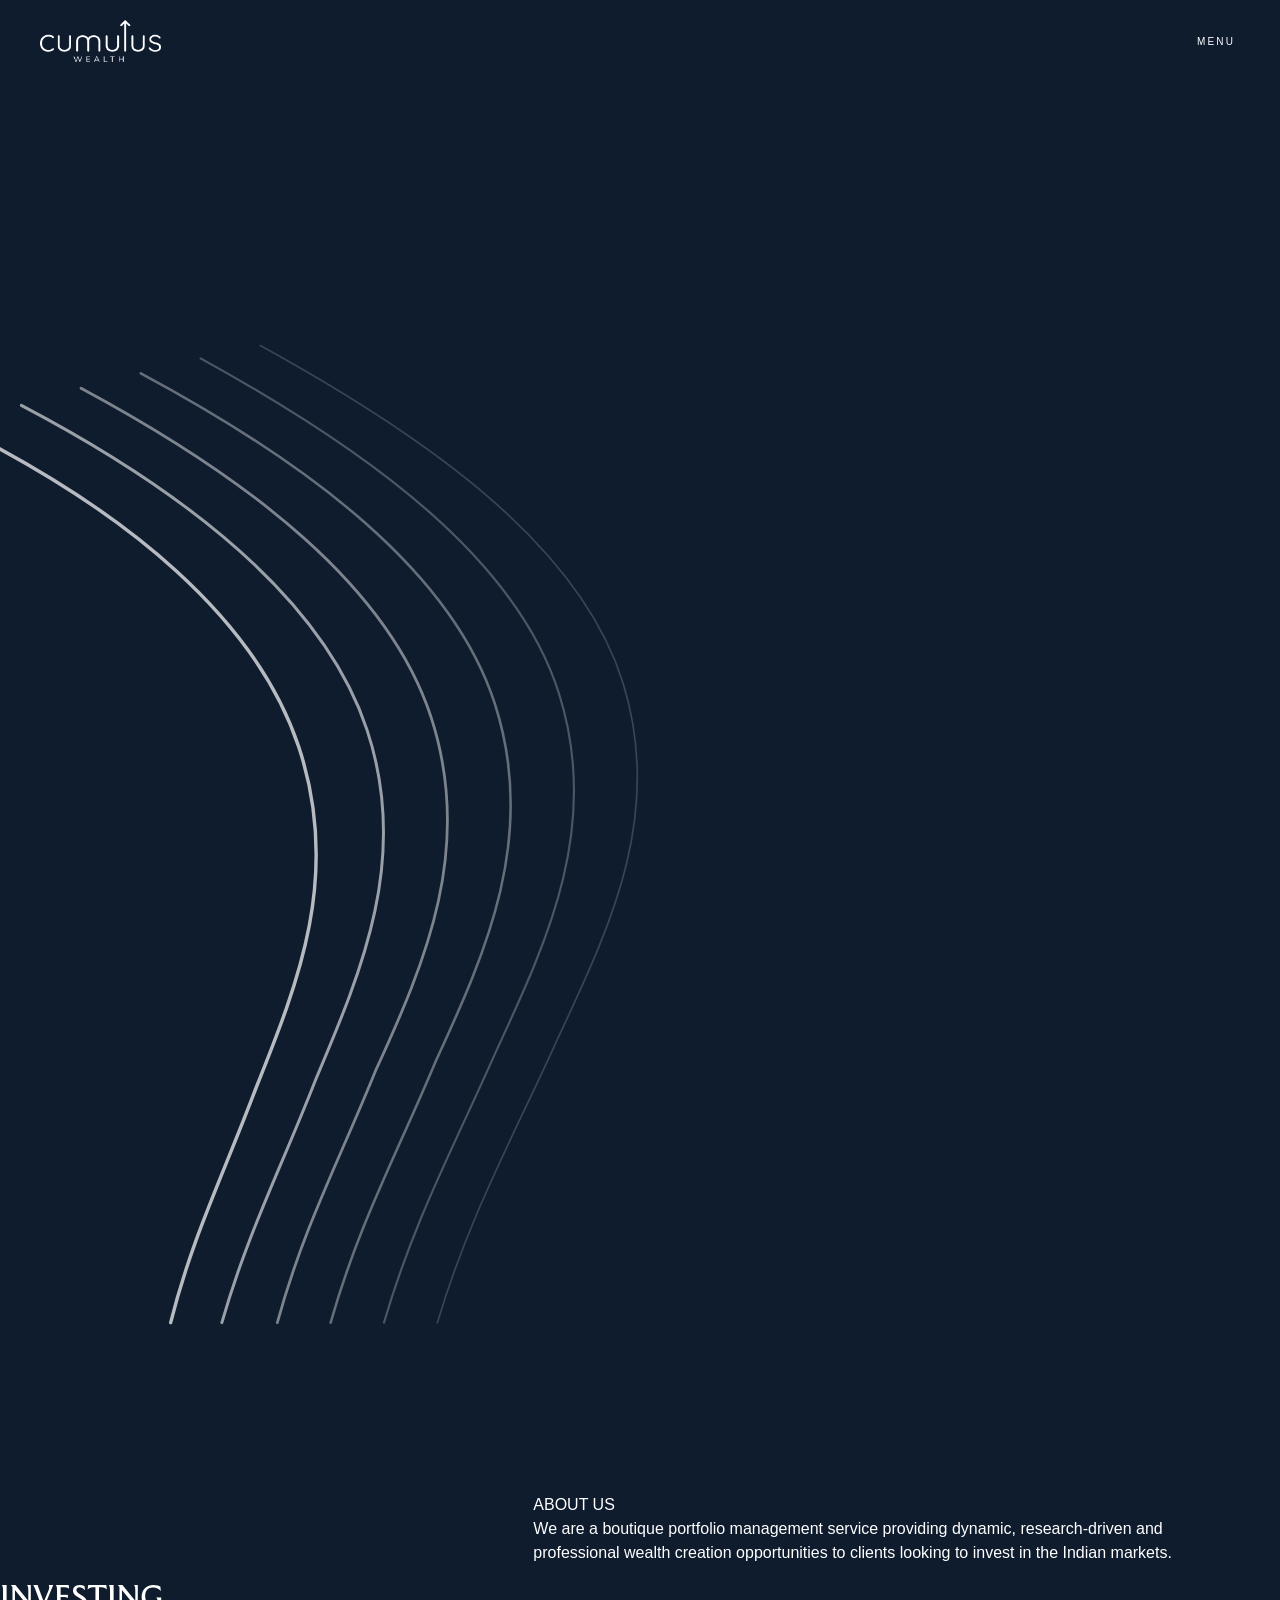
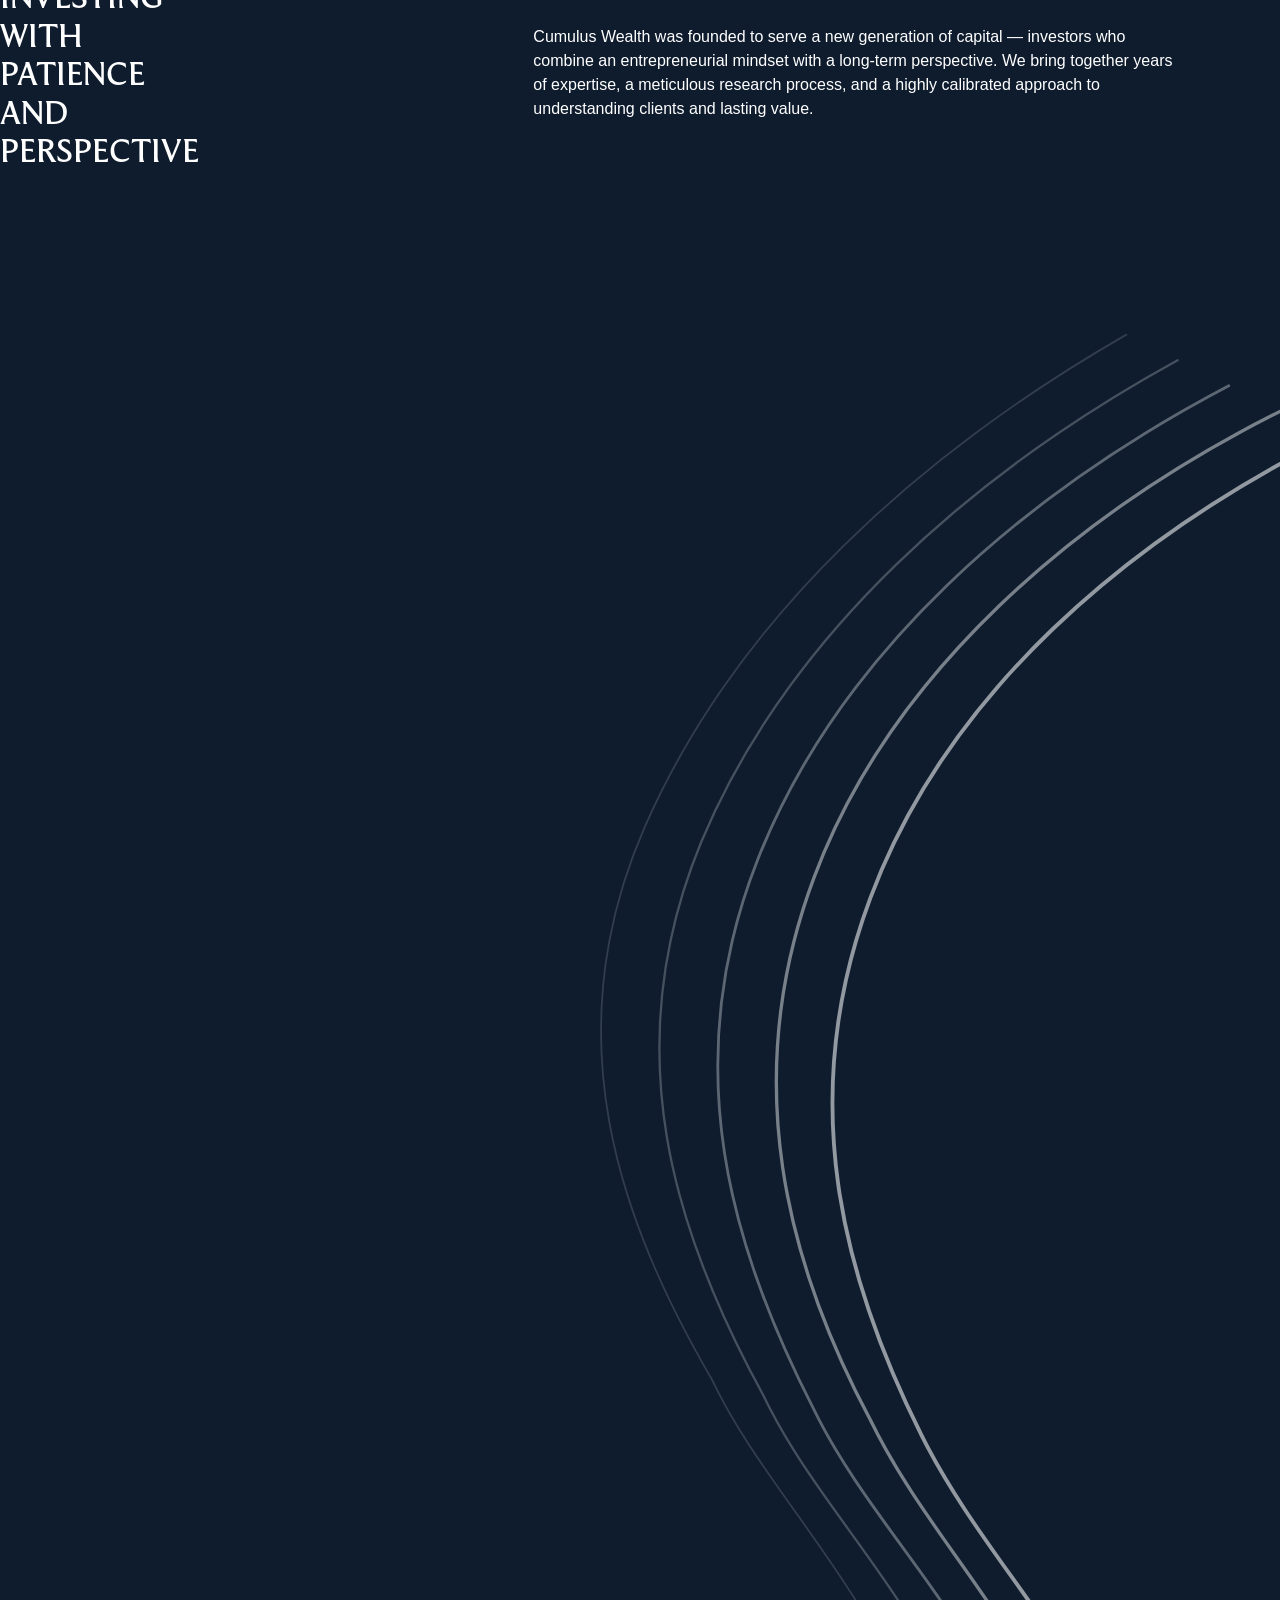
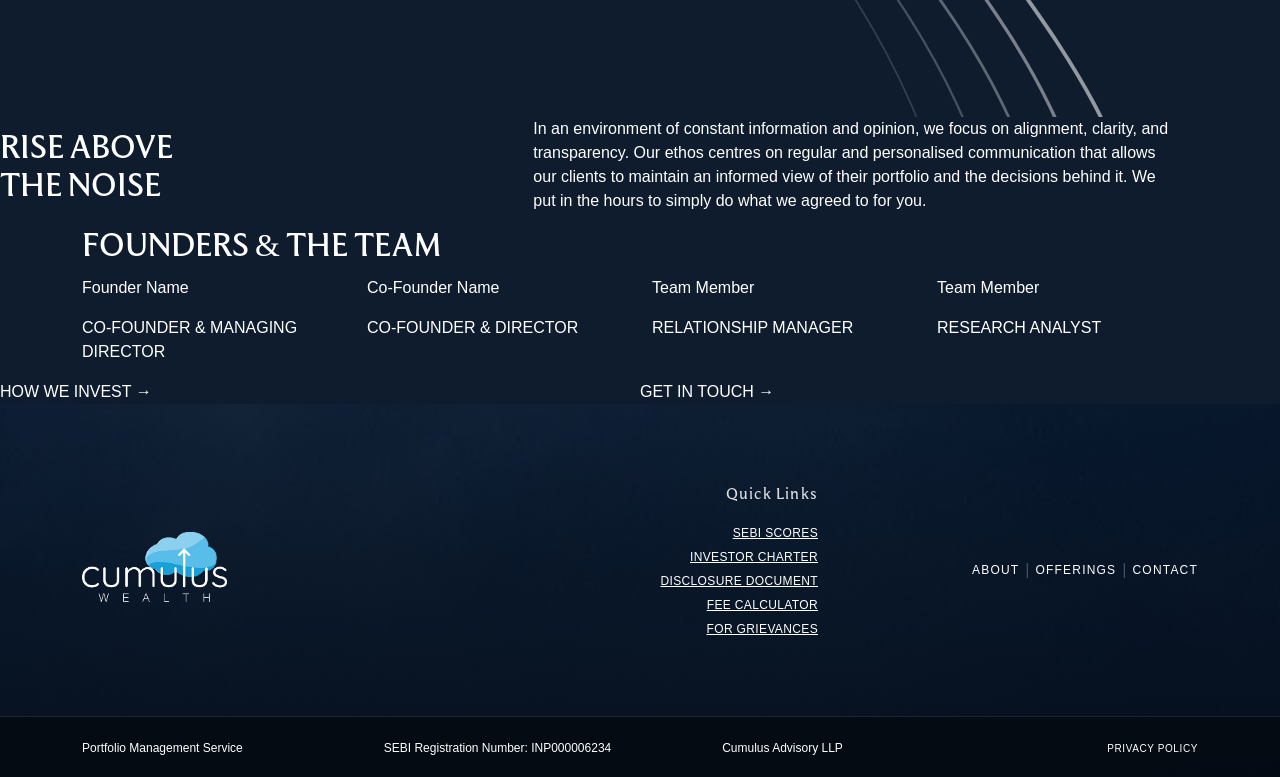
==== about.html @ cabf4b0b "new files added" ====
<!DOCTYPE html>
<html lang="en">
<head>
  <meta charset="UTF-8" />
  <meta name="viewport" content="width=device-width, initial-scale=1.0" />
  <title>About — Cumulus Wealth</title>
  <link rel="preconnect" href="https://fonts.googleapis.com" />
  <link rel="preconnect" href="https://fonts.gstatic.com" crossorigin />
  <link href="https://cdn.jsdelivr.net/npm/bootstrap@5.3.3/dist/css/bootstrap.min.css" rel="stylesheet" />
  <link rel="stylesheet" href="styles.css" />
  <link rel="stylesheet" href="about.css" />
</head>
<body class="page-about">

  <!-- ✦ HEADER — edit once in components/header.html ✦ -->
  <div data-include="components/header.html"></div>

  <!-- ══════════════════════════════════════════════════════════
       SECTION 1 — HERO / ABOUT US
  ══════════════════════════════════════════════════════════════ -->
  <section class="ab-hero">
    <!-- Replace with: <img class="ab-hero__bg-img" src="images/Bg/Bg_About.jpg" alt="" /> -->
    <div class="ab-hero__bg"></div>

    <div class="ab-hero__waves" aria-hidden="true">
      <svg class="ab-waves-svg" viewBox="0 0 600 700" preserveAspectRatio="xMinYMid meet" xmlns="http://www.w3.org/2000/svg">
        <g fill="none" stroke="white" stroke-linecap="round">
          <path stroke-width="1.6" opacity="0.70" d="M-20 200 C60 240, 120 290, 140 350 C160 410, 140 460, 120 510 C105 550, 90 580, 80 620"/>
          <path stroke-width="1.4" opacity="0.58" d="M10 190 C90 232, 152 282, 172 342 C192 402, 170 454, 148 506 C132 547, 116 578, 104 620"/>
          <path stroke-width="1.3" opacity="0.46" d="M38 182 C118 225, 182 275, 202 336 C222 397, 200 450, 176 502 C159 544, 142 576, 130 620"/>
          <path stroke-width="1.2" opacity="0.36" d="M66 175 C146 218, 212 268, 232 330 C252 392, 228 446, 204 498 C186 541, 168 574, 155 620"/>
          <path stroke-width="1.0" opacity="0.26" d="M94 168 C174 212, 242 262, 262 325 C282 388, 256 442, 232 494 C213 537, 194 572, 180 620"/>
          <path stroke-width="0.8" opacity="0.18" d="M122 162 C202 206, 272 256, 292 320 C312 384, 284 438, 260 490 C240 534, 220 570, 205 620"/>
        </g>
      </svg>
    </div>

    <div class="container-fluid px-0">
      <div class="row g-0 ab-hero__row">
        <div class="col-md-5 col-12 ab-hero__left"></div>
        <div class="col-md-6 col-12 ab-hero__right ab-reveal">
          <span class="ab-label">ABOUT US</span>
          <p class="ab-hero__intro">
            We are a boutique portfolio management service providing dynamic, research-driven and professional wealth creation opportunities to clients looking to invest in the Indian markets.
          </p>
        </div>
      </div>
    </div>
  </section>

  <!-- ══════════════════════════════════════════════════════════
       SECTION 2 — INVESTING WITH PATIENCE AND PERSPECTIVE
  ══════════════════════════════════════════════════════════════ -->
  <section class="ab-patience">
    <!-- Replace with: <img class="ab-patience__bg-img" src="images/Bg/Bg_About_2.jpg" alt="" /> -->
    <div class="ab-patience__bg"></div>
    <div class="container-fluid px-0">
      <div class="row g-0 align-items-center ab-patience__row">
        <div class="col-md-5 col-12 ab-patience__left ab-reveal">
          <h2 class="ab-big-heading">
            INVESTING<br />WITH<br />PATIENCE<br />AND<br />PERSPECTIVE
          </h2>
        </div>
        <div class="col-md-6 col-12 ab-patience__right ab-reveal ab-reveal--d1">
          <p class="ab-body-text">
            Cumulus Wealth was founded to serve a new generation of capital — investors who combine an entrepreneurial mindset with a long-term perspective. We bring together years of expertise, a meticulous research process, and a highly calibrated approach to understanding clients and lasting value.
          </p>
        </div>
      </div>
    </div>
  </section>

  <!-- ══════════════════════════════════════════════════════════
       SECTION 3 — RISE ABOVE THE NOISE
  ══════════════════════════════════════════════════════════════ -->
  <section class="ab-noise">
    <!-- Replace with: <img class="ab-noise__bg-img" src="images/Bg/Bg_About_3.jpg" alt="" /> -->
    <div class="ab-noise__bg"></div>
    <div class="ab-noise__waves" aria-hidden="true">
      <svg class="ab-noise-svg" viewBox="0 0 500 600" preserveAspectRatio="xMaxYMid meet" xmlns="http://www.w3.org/2000/svg">
        <g fill="none" stroke="white" stroke-linecap="round">
          <path stroke-width="1.5" opacity="0.55" d="M520 100 C440 140, 370 200, 340 280 C310 360, 330 430, 360 490 C380 530, 410 560, 430 600"/>
          <path stroke-width="1.3" opacity="0.44" d="M500 90 C420 130, 348 192, 318 272 C288 352, 308 424, 340 484 C360 525, 392 556, 412 600"/>
          <path stroke-width="1.1" opacity="0.33" d="M480 80 C400 122, 328 184, 296 265 C264 346, 286 418, 318 480 C338 521, 372 552, 394 600"/>
          <path stroke-width="0.9" opacity="0.23" d="M460 70 C380 114, 308 177, 274 258 C240 340, 264 412, 298 474 C318 516, 353 547, 376 600"/>
          <path stroke-width="0.7" opacity="0.15" d="M440 60 C360 106, 288 170, 252 252 C216 334, 242 406, 278 468 C298 510, 334 542, 358 600"/>
        </g>
      </svg>
    </div>
    <div class="container-fluid px-0">
      <div class="row g-0 align-items-center ab-noise__row">
        <div class="col-md-5 col-12 ab-noise__left ab-reveal">
          <h2 class="ab-big-heading">
            RISE ABOVE<br />THE NOISE
          </h2>
        </div>
        <div class="col-md-6 col-12 ab-noise__right ab-reveal ab-reveal--d1">
          <p class="ab-body-text">
            In an environment of constant information and opinion, we focus on alignment, clarity, and transparency. Our ethos centres on regular and personalised communication that allows our clients to maintain an informed view of their portfolio and the decisions behind it. We put in the hours to simply do what we agreed to for you.
          </p>
        </div>
      </div>
    </div>
  </section>

  <!-- ══════════════════════════════════════════════════════════
       SECTION 4 — FOUNDERS & THE TEAM
  ══════════════════════════════════════════════════════════════ -->
  <section class="ab-team" id="founders">
    <!-- Replace with: <img class="ab-team__bg-img" src="images/Bg/Bg_About_4.jpg" alt="" /> -->
    <div class="ab-team__bg"></div>
    <div class="container">
      <h2 class="ab-team__heading ab-reveal">FOUNDERS &amp; THE TEAM</h2>
      <div class="row g-4 ab-team__grid">

        <div class="col-md-3 col-sm-6 col-6 ab-reveal">
          <div class="ab-member">
            <div class="ab-member__photo">
              <!-- Replace: <img src="images/team/founder-1.jpg" alt="Founder Name" /> -->
              <div class="ab-member__photo-placeholder"></div>
            </div>
            <div class="ab-member__info">
              <p class="ab-member__name">Founder Name</p>
              <p class="ab-member__title">CO-FOUNDER &amp; MANAGING DIRECTOR</p>
            </div>
          </div>
        </div>

        <div class="col-md-3 col-sm-6 col-6 ab-reveal ab-reveal--d1">
          <div class="ab-member">
            <div class="ab-member__photo">
              <!-- Replace: <img src="images/team/founder-2.jpg" alt="Co-Founder Name" /> -->
              <div class="ab-member__photo-placeholder"></div>
            </div>
            <div class="ab-member__info">
              <p class="ab-member__name">Co-Founder Name</p>
              <p class="ab-member__title">CO-FOUNDER &amp; DIRECTOR</p>
            </div>
          </div>
        </div>

        <div class="col-md-3 col-sm-6 col-6 ab-reveal ab-reveal--d2">
          <div class="ab-member">
            <div class="ab-member__photo">
              <!-- Replace: <img src="images/team/member-3.jpg" alt="Team Member" /> -->
              <div class="ab-member__photo-placeholder"></div>
            </div>
            <div class="ab-member__info">
              <p class="ab-member__name">Team Member</p>
              <p class="ab-member__title">RELATIONSHIP MANAGER</p>
            </div>
          </div>
        </div>

        <div class="col-md-3 col-sm-6 col-6 ab-reveal ab-reveal--d3">
          <div class="ab-member">
            <div class="ab-member__photo">
              <!-- Replace: <img src="images/team/member-4.jpg" alt="Team Member" /> -->
              <div class="ab-member__photo-placeholder"></div>
            </div>
            <div class="ab-member__info">
              <p class="ab-member__name">Team Member</p>
              <p class="ab-member__title">RESEARCH ANALYST</p>
            </div>
          </div>
        </div>

      </div>
    </div>
  </section>

  <!-- ══════════════════════════════════════════════════════════
       SECTION 5 — BOTTOM CTA STRIP
  ══════════════════════════════════════════════════════════════ -->
  <section class="ab-cta-strip">
    <!-- Replace with: <img class="ab-cta-strip__bg-img" src="images/Bg/Bg_About_CTA.jpg" alt="" /> -->
    <div class="ab-cta-strip__bg"></div>
    <div class="container-fluid px-0">
      <div class="row g-0">
        <div class="col-md-6 col-12">
          <a href="offerings.html" class="ab-cta-block ab-cta-block--left">
            <span class="ab-cta-block__label">HOW WE INVEST</span>
            <span class="ab-cta-block__arrow">→</span>
          </a>
        </div>
        <div class="col-md-6 col-12">
          <a href="contact.html" class="ab-cta-block ab-cta-block--right">
            <span class="ab-cta-block__label">GET IN TOUCH</span>
            <span class="ab-cta-block__arrow">→</span>
          </a>
        </div>
      </div>
    </div>
  </section>

  <!-- ✦ FOOTER — edit once in components/footer.html ✦ -->
  <div data-include="components/footer.html"></div>

  <script src="https://cdn.jsdelivr.net/npm/bootstrap@5.3.3/dist/js/bootstrap.bundle.min.js"></script>
  <script src="components/includes.js"></script>
  <script src="script.js"></script>
</body>
</html>
---- styles.css ----
/* ═══════════════════════════════════════════════════════
   CUMULUS WEALTH — styles.css
   Fonts: Cormorant Garamond + Jost
═══════════════════════════════════════════════════════ */

@font-face {
  font-family: 'Moulin Regular';
  src: url('./Fonts/Moulin_Family/Moulin-Regular-Trial.otf') format('opentype');
  font-weight: 400;
  font-style: normal;
  font-display: swap;
}

/* ===== QUICKSAND LOCAL ===== */

@font-face {
  font-family: 'Quicksand';
  src: url('./fonts/Quicksand/Quicksand-Light.ttf') format('truetype');
  font-weight: 300;
  font-style: normal;
  font-display: swap;
}

@font-face {
  font-family: 'Quicksand';
  src: url('./fonts/Quicksand/Quicksand-Regular.ttf') format('truetype');
  font-weight: 400;
  font-style: normal;
  font-display: swap;
}

@font-face {
  font-family: 'Quicksand';
  src: url('./fonts/Quicksand/Quicksand-Medium.ttf') format('truetype');
  font-weight: 500;
  font-style: normal;
  font-display: swap;
}

@font-face {
  font-family: 'Quicksand';
  src: url('./fonts/Quicksand/Quicksand-SemiBold.ttf') format('truetype');
  font-weight: 600;
  font-style: normal;
  font-display: swap;
}

/* ─── TOKENS ─────────────────────────────────── */
:root {
  --navy:       #0e1c2e;
  --navy-mid:   #152234;
  --navy-foot:  #0c1828;
  --navy-bar:   #081220;
  --teal:       #2d6e82;
  --teal-light: #4fc3e8;
  --white:      #ffffff;
  --slate:      #8caabb;
  --slate-lt:   #b8cdd9;
  --sky:        #c8d9e8;

  --ff-display: 'Moulin Regular', serif;
  --ff-ui: 'Quicksand', sans-serif;

  --ease-out:   cubic-bezier(0.16, 1, 0.3, 1);
  --dur:        0.55s;
}

/* ─── RESET ──────────────────────────────────── */
*, *::before, *::after { box-sizing: border-box; margin: 0; padding: 0; }
html { scroll-behavior: smooth; }
body {
  font-family: var(--ff-ui);
  font-weight: 300;
  background: var(--navy);
  color: var(--white);
  overflow-x: hidden;
}
h1, h2, h3, h4, h5, h6 {
  font-family: 'Moulin Regular', serif;
}
a { text-decoration: none; color: inherit; }
ul { list-style: none; }
img { display: block; max-width: 100%; }

/* ═══════════════════════════════════════════════
   NAV
═══════════════════════════════════════════════ */
.c-nav {
  position: fixed;
  inset: 0 0 auto 0;
  z-index: 1000;
  display: flex;
  align-items: center;
  justify-content: space-between;
  padding: 20px 40px;
  transition: background 0.4s, padding 0.4s;
}

.c-nav.is-scrolled {
  background: rgba(14, 28, 46, 0.88);
  backdrop-filter: blur(14px);
  -webkit-backdrop-filter: blur(14px);
  padding: 14px 40px;
}

/* Logo */
.c-nav__logo { display: flex; align-items: center; z-index: 1100; }

.c-logo-wrap {
  display: flex;
  align-items: center;
  gap: 10px;
}

.c-logo-cloud-svg { width: 38px; flex-shrink: 0; }

.c-logo-labels {
  display: flex;
  flex-direction: column;
  line-height: 1;
}

.c-logo-name {
  font-family: var(--ff-display);
  font-size: 20px;
  font-weight: 400;
  letter-spacing: 0.06em;
  color: var(--white);
}

.c-logo-sub {
  font-family: var(--ff-ui);
  font-size: 7px;
  font-weight: 500;
  letter-spacing: 0.35em;
  color: var(--slate-lt);
  margin-top: 2px;
}

/* Swap to image logo: */
.c-nav__logo-img { height: 42px; width: auto; }

/* Menu button */
.c-nav__btn {
  background: none;
  border: none;
  cursor: pointer;
  padding: 4px 0;
  z-index: 1100;
  position: relative;
  width: 48px;
  height: 24px;
}

.c-nav__btn-label,
.c-nav__btn-close {
  position: absolute;
  top: 50%; left: 50%;
  transform: translate(-50%, -50%);
  font-family: var(--ff-ui);
  font-size: 10px;
  font-weight: 500;
  letter-spacing: 0.22em;
  color: var(--white);
  white-space: nowrap;
  transition: opacity 0.3s, transform 0.3s;
}

.c-nav__btn-close {
  opacity: 0;
  transform: translate(-50%, -50%) scale(0.7);
  font-size: 14px;
  letter-spacing: 0;
}

.c-nav.menu-open .c-nav__btn-label {
  opacity: 0;
  transform: translate(-50%, -50%) scale(0.7);
}
.c-nav.menu-open .c-nav__btn-close {
  opacity: 1;
  transform: translate(-50%, -50%) scale(1);
}

/* ═══════════════════════════════════════════════
   OVERLAY MENU
═══════════════════════════════════════════════ */
.c-overlay {
  position: fixed;
  inset: 0;
  z-index: 900;
  display: flex;
  pointer-events: none;
  visibility: hidden;
}

.c-overlay__left {
  width: 45%;
  background: #89A0C0;
  display: flex;
  align-items: center;
  padding: 0 80px;
  transform: translateX(-100%);
  transition: transform 0.6s var(--ease-out);
}

.c-overlay__right {
  width: 55%;
  background: url('images/skymenu-bg.png') center/cover no-repeat;
  position: relative;
  transform: translateX(100%);
  transition: transform 0.6s var(--ease-out) 0.04s;
  overflow: hidden;
}

.c-overlay.is-open {
  pointer-events: all;
  visibility: visible;
}
.c-overlay.is-open .c-overlay__left,
.c-overlay.is-open .c-overlay__right {
  transform: translateX(0);
}

/* Nav list */
.c-onav { width: 100%; }

.c-onav__item {
  display: flex;
  align-items: center;
  padding: 17px 0;
  border-bottom: 2px solid rgba(14, 28, 46, 0.14);
  cursor: pointer;
}
.c-onav__item:first-child { border-top: 1px solid rgba(14, 28, 46, 0.14); }

.c-onav__arrow {
  font-size: 14px;
  color: var(--navy);
  width: 0;
  overflow: hidden;
  opacity: 0;
  transition: width 0.3s var(--ease-out), opacity 0.25s;
  white-space: nowrap;
}

.c-onav__sub {
  position: absolute;
  left: 0;
  top: 100%;
  width: 100%;

  opacity: 0;
  pointer-events: none;
  transform: translateY(10px);

  transition: all 0.3s ease;
}

/* SHOW submenu */
.c-onav__item.is-active .c-onav__sub {
  opacity: 1;
  pointer-events: all;
  transform: translateY(0);
}

.c-onav__item.is-active .c-onav__arrow,
.c-onav__item:hover    .c-onav__arrow {
  width: 26px;
  opacity: 1;
}

.c-onav__link {
  font-family: var(--ff-display);
  font-size: 30px;
  font-weight: 300;
  letter-spacing: 0.04em;
  color: #FFFFFF;
  text-transform: uppercase;
  transition: letter-spacing 0.3s;
}
.c-onav__item:hover .c-onav__link { letter-spacing: 0.09em; color: var(--navy) }
/* .c-onav__item:hover .c-onav__sub,
.c-onav__sub:hover {
  opacity: 1;
  pointer-events: all;
  transform: translateY(0);
} */

/* Stagger on open */
.c-overlay.is-open .c-onav__item {
  animation: oNavIn 0.5s var(--ease-out) both;
}
.c-overlay.is-open .c-onav__item:nth-child(1) { animation-delay: 0.18s; }
.c-overlay.is-open .c-onav__item:nth-child(2) { animation-delay: 0.23s; }
.c-overlay.is-open .c-onav__item:nth-child(3) { animation-delay: 0.28s; }
.c-overlay.is-open .c-onav__item:nth-child(4) { animation-delay: 0.33s; }
.c-overlay.is-open .c-onav__item:nth-child(5) { animation-delay: 0.38s; }

@keyframes oNavIn {
  from { opacity: 0; transform: translateX(-20px); }
  to   { opacity: 1; transform: translateX(0); }
}

/* Submenu panels */
.c-sub {
  position: absolute;
  inset: 0;
  display: flex;
  flex-direction: column;
  justify-content: center;
  padding: 56px 52px;
  opacity: 0;
  pointer-events: none;
  transition: opacity 0.3s;
}
.c-sub.is-active {
  opacity: 1;
  pointer-events: all;
}

.c-sub__links { display: flex; flex-direction: column; margin-bottom: 28px; }

.c-sub__links a {
  font-family: var(--ff-ui);
  font-size: 18px;
  text-transform: uppercase;
  font-weight: 400;
  letter-spacing: 0.14em;
  text-transform: uppercase;
  color: #FFFFFF;
  padding: 13px 0;
  border-bottom: 1px solid rgba(14, 28, 46, 0.14);
  transition: letter-spacing 0.3s, padding-left 0.3s;
}
.c-sub__links a:first-child { border-top: 1px solid rgba(14, 28, 46, 0.14); }
.c-sub__links a:hover { letter-spacing: 0.2em; padding-left: 8px; }

.c-sub__img { flex: 1; overflow: hidden; max-height: 200px; }
.c-sub__img img { width: 100%; height: 100%; object-fit: cover; }

.c-sub__placeholder {
  width: 100%;
  height: 100%;
  min-height: 150px;
  background: linear-gradient(150deg, #7a9db5 0%, #5a88a2 50%, #3d6e8c 100%);
}

/* ═══════════════════════════════════════════════
   HERO
═══════════════════════════════════════════════ */
.c-hero {
  position: relative;
  width: 100%;
  height: 100vh;
  min-height: 600px;
  display: flex;
  align-items: center;
  justify-content: center;
  overflow: hidden;
}

/* Background */
.c-hero__bg {
  position: absolute;
  inset: 0;
  z-index: 0;
  /* When real image is used: background-image: url('images/hero-bg.jpg'); */
  background:
    radial-gradient(ellipse 80% 60% at 25% 35%, rgba(55,95,130,0.55) 0%, transparent 60%),
    radial-gradient(ellipse 60% 50% at 72% 25%, rgba(40,75,110,0.45) 0%, transparent 55%),
    radial-gradient(ellipse 70% 70% at 50% 65%, rgba(28,55,88,0.35) 0%, transparent 65%),
    linear-gradient(175deg, #1a2f46 0%, #243d56 25%, #1e3449 55%, #16293e 80%, #0e1c2e 100%);
  background-size: cover;
  background-position: center;
}

/* Real BG image — uncomment when you have the file */
/* .c-hero__bg { background-image: url('images/hero-bg.jpg'); background-size: cover; background-position: center center; } */

/* Waves SVG container */
.c-hero__waves {
  position: absolute;
  inset: 0;
  z-index: 1;
  pointer-events: none;
}

.c-waves-svg {
  width: 100%;
  height: 100%;
}

/* Wave path animations */
.wv { animation: wvDrift 16s ease-in-out infinite; }

.wv:nth-child(2) { animation-duration: 18s; animation-delay: -2s; }
.wv:nth-child(3) { animation-duration: 20s; animation-delay: -5s; }
.wv:nth-child(4) { animation-duration: 15s; animation-delay: -8s; }
.wv:nth-child(5) { animation-duration: 22s; animation-delay: -3s; }
.wv:nth-child(6) { animation-duration: 17s; animation-delay: -11s; }
.wv:nth-child(7) { animation-duration: 19s; animation-delay: -6s; }
.wv:nth-child(8) { animation-duration: 14s; animation-delay: -9s; }

@keyframes wvDrift {
  0%, 100% { transform: translate(0, 0); }
  30%       { transform: translate(-10px, 4px); }
  65%       { transform: translate(7px, -3px); }
}

/* Hero text */
.c-hero__body {
  position: relative;
  z-index: 2;
  text-align: center;
  color: var(--white);
  padding: 0 20px;
  animation: heroIn 1.2s var(--ease-out) 0.25s both;
}

@keyframes heroIn {
  from { opacity: 0; transform: translateY(36px); }
  to   { opacity: 1; transform: translateY(0); }
}

.c-hero__heading {
  font-family: var(--ff-display);
  font-weight: 400;

  font-size: 70px;
  line-height: 70px;

  letter-spacing: 0.02em;
  text-align: center;

  -webkit-font-smoothing: antialiased;
  -moz-osx-font-smoothing: grayscale;
}
.c-hero__heading em { font-style: italic; font-weight: 300; }

/* CTA Buttons */
.c-hero__ctas {
  display: flex;
  align-items: center;
  justify-content: center;
  gap: 14px;
  animation: heroIn 1.2s var(--ease-out) 0.5s both;
}

.c-btn {
  display: inline-flex;
  align-items: center;
  padding: 9px 24px;
  font-family: var(--ff-ui);
  font-size: 10px;
  font-weight: 500;
  letter-spacing: 0.18em;
  border: 1px solid transparent;
  cursor: pointer;
  transition: all 0.35s;
}

.c-btn--outlined {
  color: var(--white);
  border-color: var(--teal);
  background: transparent;
}
.c-btn--outlined:hover {
  background: var(--teal);
  color: var(--white);
}

.c-btn--filled {
  color: var(--white);
  background: var(--navy);
  border-color: var(--navy);
}
.c-btn--filled:hover {
  background: transparent;
  border-color: var(--white);
}

/* ═══════════════════════════════════════════════
   FOOTER — CLEAN FINAL (ALIGNED TO FIGMA)
═══════════════════════════════════════════════ */

.c-footer {
  position: relative;
  background: url('images/sky-bg.png') center/cover no-repeat;
}

/* Overlay */
.c-footer::before {
  content: "";
  position: absolute;
  inset: 0;
  background: linear-gradient(
    180deg,
    rgba(10, 25, 45, 0.75) 0%,
    rgba(5, 15, 28, 0.95) 100%
  );
}

.c-footer > * {
  position: relative;
  z-index: 1;
}

/* ── Main body ── */
.c-footer__body {
  padding: 80px 60px 60px;
  border-bottom: 1px solid rgba(255,255,255,0.08);
}

/* Layout (FIXED) */
.c-footer__inner {
  max-width: 1200px;
  margin: 0 auto;
  position: relative;

  display: flex;
  align-items: center;
  justify-content: space-between;
}

/* ── Logo ── */
.c-footer__col--logo {
  display: flex;
  align-items: center;
}

.c-footer__logo-img {
  height: 75px;
  width: auto;
}

/* ── Quick Links (CENTERED LIKE FIGMA) ── */
.c-footer__col--links {
  position: absolute;
  left: 50%;
  transform: translateX(-50%);
  text-align: right;
}

.c-footer__ql-heading {
  font-family: var(--ff-display);
  font-size: 15px;
  font-weight: 500;
  letter-spacing: 0.08em;
  color: rgba(255,255,255,0.85);
  margin-bottom: 14px;
}

.c-footer__ql {
  display: flex;
  flex-direction: column;
  align-items: flex-end;
  padding-left: 0;
}

.c-footer__ql a {
  font-family: var(--ff-ui);
  font-size: 12px;
  text-transform: uppercase;
  text-decoration: underline;
  font-weight: 400;
  letter-spacing: 0.03em;
  color: #ffffff;
  padding: 4px 0;
  transition: all 0.25s ease;
}

.c-footer__ql a:hover {
  transform: translateX(4px);
}

/* ── Right nav ── */
.c-footer__col--nav {
  display: flex;
  align-items: center;
}

.c-footer__nav {
  display: flex;
  align-items: center;
  gap: 6px;
  justify-content: flex-end;
}
.c-footer__bar span {
  font-size: 12px;
}

.c-footer__nav a {
  font-family: var(--ff-ui);
  font-size: 12px;
  letter-spacing: 0.10em;
  color: #ffffff;
}

.c-footer__pipe {
  color: rgba(200,220,235,0.3);
}

/* ── Bottom bar ── */
.c-footer__bar {
  background: rgba(5, 10, 18, 0.9);
  padding: 18px 60px;
}

.c-footer__bar-inner {
  max-width: 1200px;
  margin: 0 auto;

  display: flex;
  justify-content: space-between;
  align-items: center;
  flex-wrap: wrap;
}

.c-footer__bar-inner span,
.c-footer__bar-link {
  font-family: var(--ff-ui);
  font-size: 10px;
  font-weight: 300;
  letter-spacing: 0.06em;
  color: #ffffff;
  text-transform: uppercase;
}

.c-footer__bar-link:hover {
  color: rgba(180,205,225,0.75);
}

/* ═══════════════════════════════════════════════
   MOBILE
═══════════════════════════════════════════════ */

@media (max-width: 768px) {

  .c-footer__body {
    padding: 60px 24px;
  }
  .c-footer__logo-img {
    width: 100%;
  }

  .c-footer__bar {
    padding: 16px 24px;
  }

  .c-footer__inner {
    flex-direction: column;
    align-items: flex-start;
    gap: 30px;
  }

  /* remove absolute centering on mobile */
  .c-footer__col--links {
    position: static;
    transform: none;
    text-align: left;
  }

  .c-footer__ql {
    align-items: flex-start;
  }

  .c-footer__nav {
    flex-wrap: wrap;
  }
}

@media (max-width: 600px) {
  .c-footer__bar-inner {
    flex-direction: column;
    align-items: flex-start;
    gap: 6px;
  }
}
/* ═══════════════════════════════════════════════
   GLOBAL RESPONSIVE
═══════════════════════════════════════════════ */
@media (max-width: 768px) {
  .c-nav { padding: 18px 20px; }
  .c-nav.is-scrolled { padding: 12px 20px; }

  .c-overlay__left  { width: 100%; }
  .c-overlay__right { display: none; }

  .c-hero__heading { font-size: clamp(28px, 9vw, 52px); }
  .c-hero__ctas    { flex-direction: column; align-items: center; }
}

@media (max-width: 480px) {
  .c-onav__link    { font-size: 26px; }
  .c-overlay__left { padding: 0 36px; }
}

/* ═══════════════════════════════════════════════════════════════
   HERO
═══════════════════════════════════════════════════════════════ */
.hero {
  position: relative;
  height: 100vh;
  min-height: 600px;
  display: flex;
  align-items: center;
  justify-content: center;
  overflow: hidden;
}

.hero__bg-placeholder {
  position: absolute;
  inset: 0;
  background: linear-gradient(
    170deg,
    #1c2e44 0%,
    #243a52 20%,
    #2d4a64 45%,
    #1e3449 70%,
    #162535 100%
  );
  /* Replace with: background-image: url('assets/hero-bg.jpg'); background-size: cover; background-position: center; */
  z-index: 0;
}

/* Cloud texture overlay */
.hero__bg-placeholder::after {
  content: '';
  position: absolute;
  inset: 0;
  background:
    radial-gradient(ellipse 70% 50% at 30% 40%, rgba(80,110,140,0.4) 0%, transparent 60%),
    radial-gradient(ellipse 50% 40% at 70% 30%, rgba(60,90,120,0.35) 0%, transparent 55%),
    radial-gradient(ellipse 60% 60% at 50% 60%, rgba(40,70,100,0.3) 0%, transparent 65%);
}

.hero__waves {
  position: absolute;
  inset: 0;
  z-index: 1;
  pointer-events: none;
}

.waves-svg {
  width: 100%;
  height: 100%;
}

/* Animate waves */
.wave-group--1 .wave-path { animation: waveDrift 12s ease-in-out infinite; }
.wave-group--2 .wave-path { animation: waveDrift 16s ease-in-out infinite reverse; }
.wave-group--3 .wave-path { animation: waveDrift 20s ease-in-out infinite; }

.wave-group--1 .wave-path:nth-child(2) { animation-delay: -4s; }
.wave-group--1 .wave-path:nth-child(3) { animation-delay: -8s; }
.wave-group--2 .wave-path:nth-child(2) { animation-delay: -5s; }
.wave-group--2 .wave-path:nth-child(3) { animation-delay: -10s; }
.wave-group--3 .wave-path:nth-child(2) { animation-delay: -7s; }

@keyframes waveDrift {
  0%, 100% { transform: translateX(0) translateY(0); }
  33%       { transform: translateX(-18px) translateY(6px); }
  66%       { transform: translateX(12px) translateY(-4px); }
}

.hero__content {
  position: relative;
  z-index: 2;
  text-align: center;
  color: var(--white);
  padding: 0 20px;
  animation: heroFadeUp 1.2s var(--ease-out) 0.3s both;
}

@keyframes heroFadeUp {
  from { opacity: 0; transform: translateY(40px); }
  to   { opacity: 1; transform: translateY(0); }
}

.hero__heading {
  font-family: var(--ff-display);
  font-size: clamp(40px, 7vw, 78px);
  font-weight: 300;
  line-height: 1.1;
  letter-spacing: 0.01em;
  margin-bottom: 44px;
}

.hero__heading em {
  font-style: italic;
  font-weight: 300;
}

.hero__actions {
  display: flex;
  align-items: center;
  justify-content: center;
  gap: 16px;
  animation: heroFadeUp 1.2s var(--ease-out) 0.55s both;
}

.hero__bg-img {
  position: absolute;
  inset: 0;
  width: 100%;
  height: 100%;
  object-fit: cover;
  z-index: 0;
}

@media (max-width: 768px) {
  .c-footer__inner {
    display: flex;
    flex-direction: column;
    align-items: flex-start;
    gap: 32px;
  }

  .c-footer__col--nav {
    width: 100%;
    justify-content: flex-start;
  }

  .c-footer__nav {
    flex-wrap: wrap;
    gap: 20px;
    justify-content: center;
  }

  .c-footer__ql-heading {
    margin-bottom: 12px;
  }
  /* MOBILE SUBMENU */
/* SUBMENU (ALL DEVICES NOW) */
.c-onav__sub {
  max-height: 0;
  overflow: hidden;
  transition: max-height 0.45s ease;
  display: flex;
  flex-direction: column;
}

.c-onav__sub a {
  font-size: 14px;
  padding: 10px 0 10px 30px;
  letter-spacing: 0.1em;
  opacity: 0.85;
}

/* OPEN STATE */
.c-onav__item.is-open .c-onav__sub {
  max-height: 400px;
}
.c-onav__item {
   display: block;
}
}
@media (min-width: 769px) {
  .c-onav__sub {
    display: none; /* or keep hidden if you don’t want inline submenu */
  }
}
@media (max-width: 600px) {
  .c-footer__bar-inner {
    flex-direction: column;
    align-items: flex-start;
    gap: 6px;
  }

  .c-footer__bar-inner span,
  .c-footer__bar-link {
    font-size: 9px;
  }
}
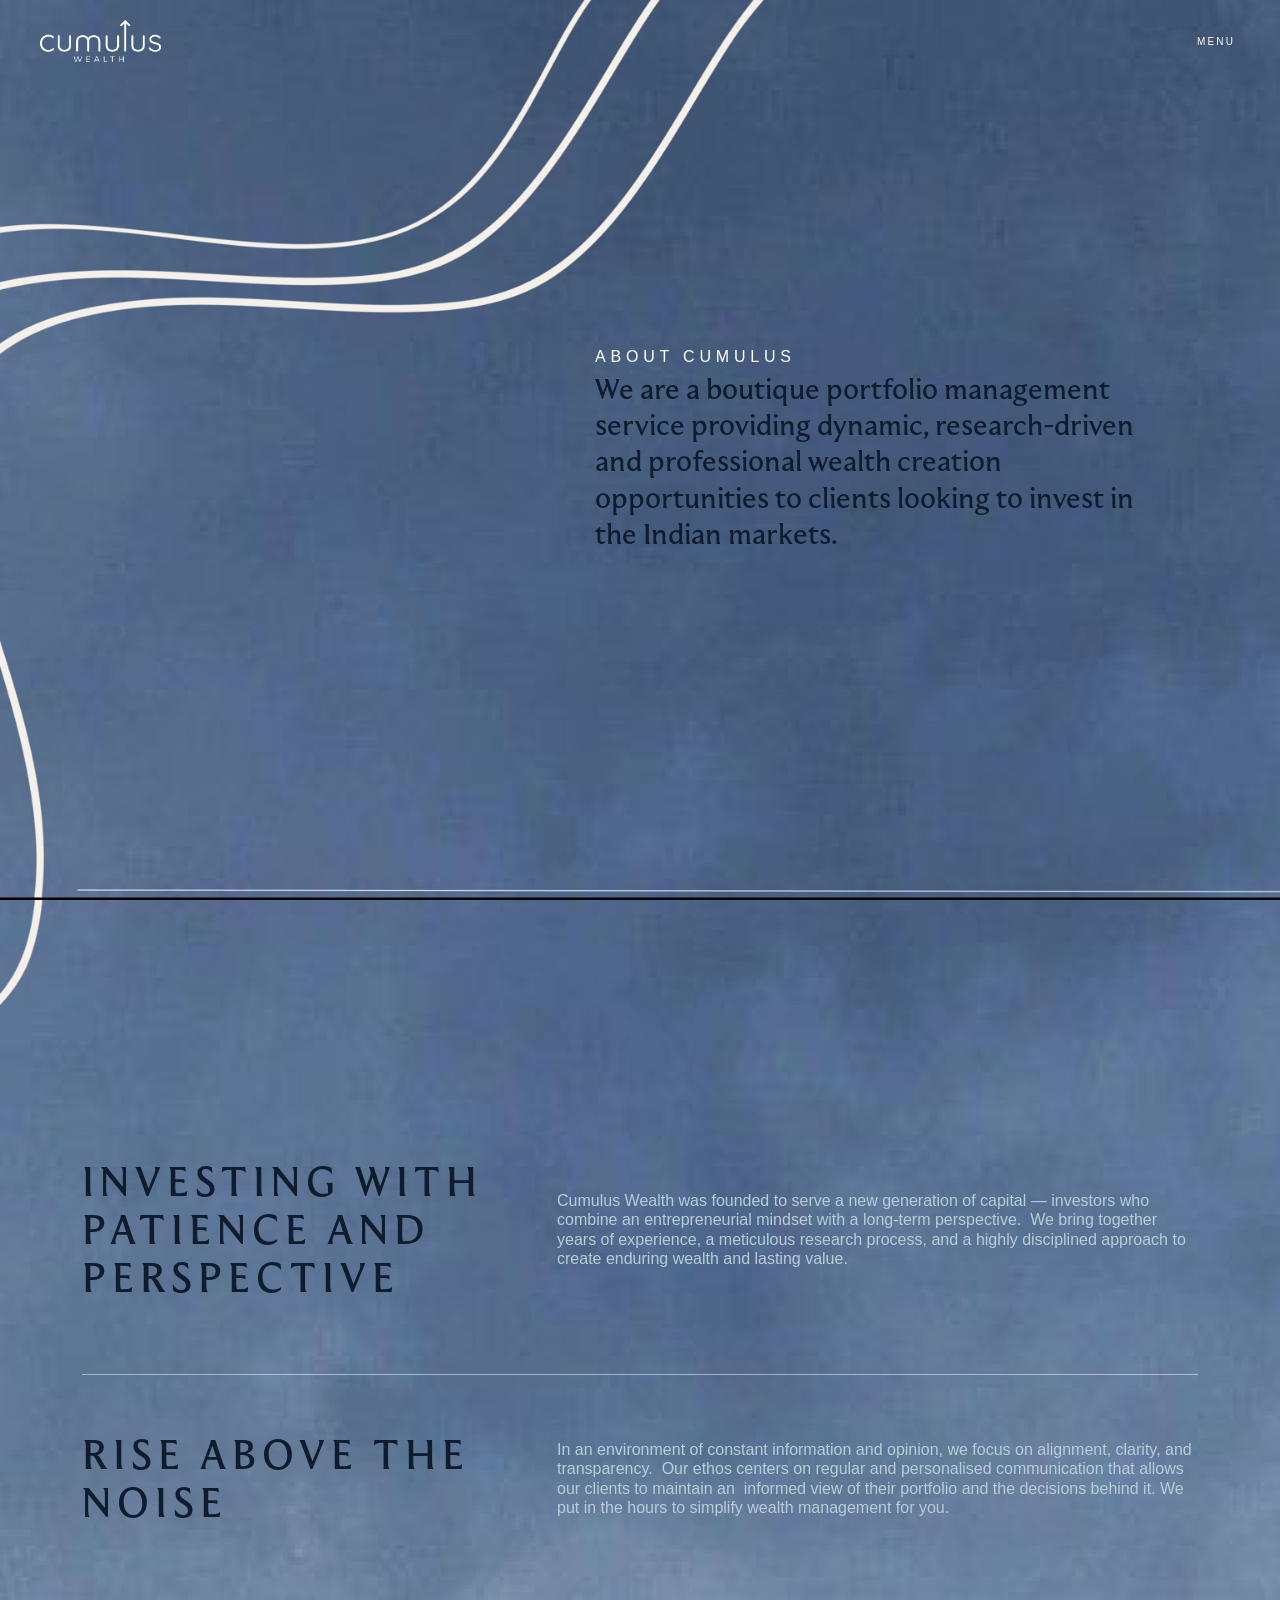
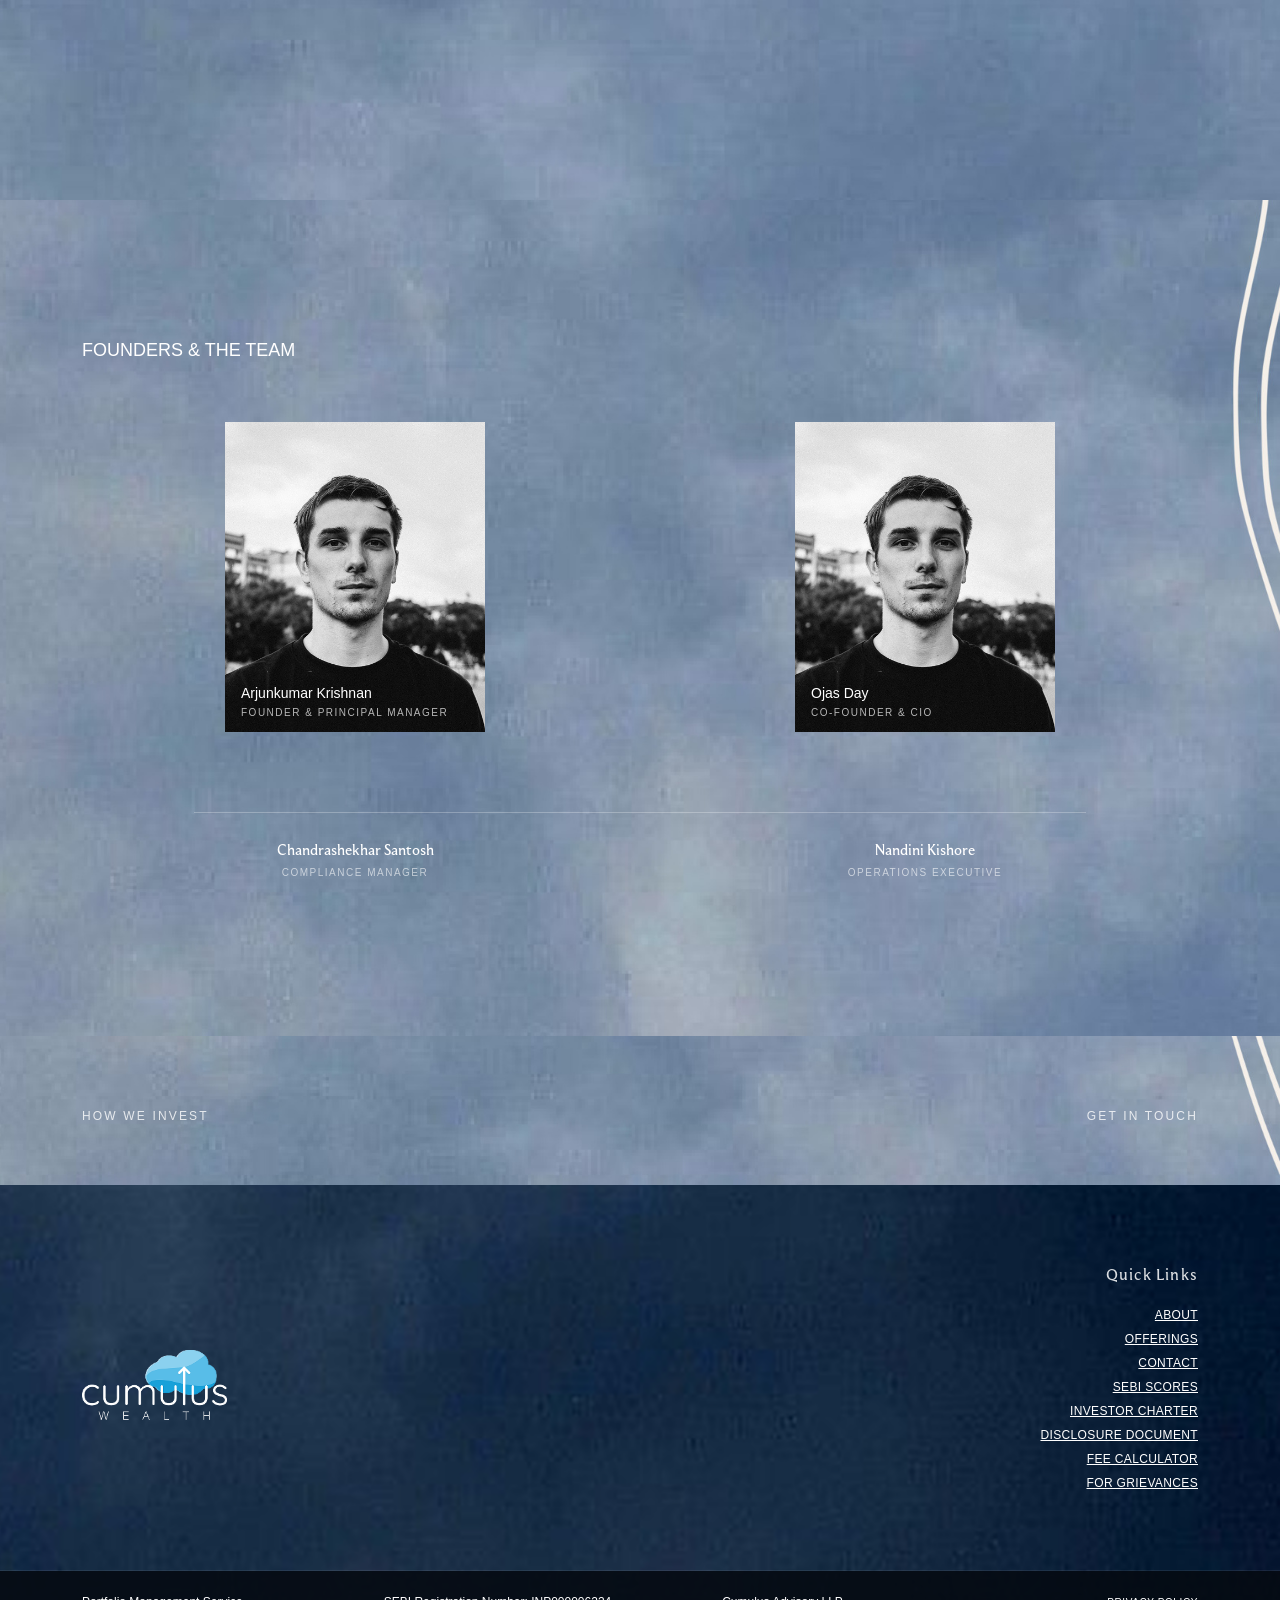
==== commit e38d73c4: "new" ====
--- a/about.html
+++ b/about.html
@@ -3,201 +3,210 @@
 <head>
   <meta charset="UTF-8" />
   <meta name="viewport" content="width=device-width, initial-scale=1.0" />
+
   <title>About — Cumulus Wealth</title>
-  <link rel="preconnect" href="https://fonts.googleapis.com" />
-  <link rel="preconnect" href="https://fonts.gstatic.com" crossorigin />
+
+  <link rel="icon" href="./images/fav-icon.png" />
+
+  <!-- Bootstrap -->
   <link href="https://cdn.jsdelivr.net/npm/bootstrap@5.3.3/dist/css/bootstrap.min.css" rel="stylesheet" />
+
+  <!-- Custom CSS -->
   <link rel="stylesheet" href="styles.css" />
-  <link rel="stylesheet" href="about.css" />
 </head>
-<body class="page-about">
-
-  <!-- ✦ HEADER — edit once in components/header.html ✦ -->
-  <div data-include="components/header.html"></div>
-
-  <!-- ══════════════════════════════════════════════════════════
-       SECTION 1 — HERO / ABOUT US
-  ══════════════════════════════════════════════════════════════ -->
-  <section class="ab-hero">
-    <!-- Replace with: <img class="ab-hero__bg-img" src="images/Bg/Bg_About.jpg" alt="" /> -->
-    <div class="ab-hero__bg"></div>
-
-    <div class="ab-hero__waves" aria-hidden="true">
-      <svg class="ab-waves-svg" viewBox="0 0 600 700" preserveAspectRatio="xMinYMid meet" xmlns="http://www.w3.org/2000/svg">
-        <g fill="none" stroke="white" stroke-linecap="round">
-          <path stroke-width="1.6" opacity="0.70" d="M-20 200 C60 240, 120 290, 140 350 C160 410, 140 460, 120 510 C105 550, 90 580, 80 620"/>
-          <path stroke-width="1.4" opacity="0.58" d="M10 190 C90 232, 152 282, 172 342 C192 402, 170 454, 148 506 C132 547, 116 578, 104 620"/>
-          <path stroke-width="1.3" opacity="0.46" d="M38 182 C118 225, 182 275, 202 336 C222 397, 200 450, 176 502 C159 544, 142 576, 130 620"/>
-          <path stroke-width="1.2" opacity="0.36" d="M66 175 C146 218, 212 268, 232 330 C252 392, 228 446, 204 498 C186 541, 168 574, 155 620"/>
-          <path stroke-width="1.0" opacity="0.26" d="M94 168 C174 212, 242 262, 262 325 C282 388, 256 442, 232 494 C213 537, 194 572, 180 620"/>
-          <path stroke-width="0.8" opacity="0.18" d="M122 162 C202 206, 272 256, 292 320 C312 384, 284 438, 260 490 C240 534, 220 570, 205 620"/>
-        </g>
-      </svg>
-    </div>
-
-    <div class="container-fluid px-0">
-      <div class="row g-0 ab-hero__row">
-        <div class="col-md-5 col-12 ab-hero__left"></div>
-        <div class="col-md-6 col-12 ab-hero__right ab-reveal">
-          <span class="ab-label">ABOUT US</span>
-          <p class="ab-hero__intro">
-            We are a boutique portfolio management service providing dynamic, research-driven and professional wealth creation opportunities to clients looking to invest in the Indian markets.
+
+<body>
+
+<!-- HEADER -->
+<div data-include="components/header.html"></div>
+
+<!-- ═════════ ABOUT HERO ═════════ -->
+<section class="about-hero">
+  <img src="./images/About-Section-1.jpg" class="about-bg" alt="">
+
+  <div class="container h-100">
+    <div class="row h-100 justify-content-center align-items-center text-center">
+      
+      <div class="col-md-8 col-lg-6 text-start about-right">
+        <p class="about-label">ABOUT CUMULUS</p>
+
+        <h1 class="about-text">
+          We are a boutique portfolio management service providing dynamic,
+          research-driven and professional wealth creation opportunities to
+          clients looking to invest in the Indian markets.
+        </h1>
+      </div>
+
+    </div>
+  </div>
+</section>
+
+<section class="about-dual">
+
+  <img src="./images/About-Section-2.jpg" class="about-dual-bg" alt="">
+
+  <div class="container h-100">
+    <div class="about-dual-inner">
+
+      <!-- ROW 1 -->
+      <div class="row align-items-center about-row">
+        <div class="col-md-5">
+          <h3 class="about-heading">
+            INVESTING WITH PATIENCE AND PERSPECTIVE
+          </h3>
+        </div>
+
+        <div class="col-md-7">
+          <p class="about-desc">
+            Cumulus Wealth was founded to serve a new generation of capital — investors who combine an entrepreneurial mindset with a long-term perspective.  We bring together years of experience, a meticulous research process, and a highly disciplined approach to create enduring wealth and lasting value.
           </p>
         </div>
       </div>
-    </div>
-  </section>
-
-  <!-- ══════════════════════════════════════════════════════════
-       SECTION 2 — INVESTING WITH PATIENCE AND PERSPECTIVE
-  ══════════════════════════════════════════════════════════════ -->
-  <section class="ab-patience">
-    <!-- Replace with: <img class="ab-patience__bg-img" src="images/Bg/Bg_About_2.jpg" alt="" /> -->
-    <div class="ab-patience__bg"></div>
-    <div class="container-fluid px-0">
-      <div class="row g-0 align-items-center ab-patience__row">
-        <div class="col-md-5 col-12 ab-patience__left ab-reveal">
-          <h2 class="ab-big-heading">
-            INVESTING<br />WITH<br />PATIENCE<br />AND<br />PERSPECTIVE
-          </h2>
-        </div>
-        <div class="col-md-6 col-12 ab-patience__right ab-reveal ab-reveal--d1">
-          <p class="ab-body-text">
-            Cumulus Wealth was founded to serve a new generation of capital — investors who combine an entrepreneurial mindset with a long-term perspective. We bring together years of expertise, a meticulous research process, and a highly calibrated approach to understanding clients and lasting value.
+
+      <!-- DIVIDER -->
+      <div class="about-divider"></div>
+
+      <!-- ROW 2 -->
+      <div class="row align-items-center about-row">
+        <div class="col-md-5">
+          <h3 class="about-heading">
+            RISE ABOVE THE NOISE
+          </h3>
+        </div>
+
+        <div class="col-md-7">
+          <p class="about-desc">
+            In an environment of constant information and opinion, we focus on alignment, clarity, and transparency.  Our ethos centers on regular and personalised communication that allows our clients to maintain an  informed view of their portfolio and the decisions behind it. We put in the hours +to simplify wealth management for you.
           </p>
         </div>
       </div>
-    </div>
-  </section>
-
-  <!-- ══════════════════════════════════════════════════════════
-       SECTION 3 — RISE ABOVE THE NOISE
-  ══════════════════════════════════════════════════════════════ -->
-  <section class="ab-noise">
-    <!-- Replace with: <img class="ab-noise__bg-img" src="images/Bg/Bg_About_3.jpg" alt="" /> -->
-    <div class="ab-noise__bg"></div>
-    <div class="ab-noise__waves" aria-hidden="true">
-      <svg class="ab-noise-svg" viewBox="0 0 500 600" preserveAspectRatio="xMaxYMid meet" xmlns="http://www.w3.org/2000/svg">
-        <g fill="none" stroke="white" stroke-linecap="round">
-          <path stroke-width="1.5" opacity="0.55" d="M520 100 C440 140, 370 200, 340 280 C310 360, 330 430, 360 490 C380 530, 410 560, 430 600"/>
-          <path stroke-width="1.3" opacity="0.44" d="M500 90 C420 130, 348 192, 318 272 C288 352, 308 424, 340 484 C360 525, 392 556, 412 600"/>
-          <path stroke-width="1.1" opacity="0.33" d="M480 80 C400 122, 328 184, 296 265 C264 346, 286 418, 318 480 C338 521, 372 552, 394 600"/>
-          <path stroke-width="0.9" opacity="0.23" d="M460 70 C380 114, 308 177, 274 258 C240 340, 264 412, 298 474 C318 516, 353 547, 376 600"/>
-          <path stroke-width="0.7" opacity="0.15" d="M440 60 C360 106, 288 170, 252 252 C216 334, 242 406, 278 468 C298 510, 334 542, 358 600"/>
-        </g>
-      </svg>
-    </div>
-    <div class="container-fluid px-0">
-      <div class="row g-0 align-items-center ab-noise__row">
-        <div class="col-md-5 col-12 ab-noise__left ab-reveal">
-          <h2 class="ab-big-heading">
-            RISE ABOVE<br />THE NOISE
-          </h2>
-        </div>
-        <div class="col-md-6 col-12 ab-noise__right ab-reveal ab-reveal--d1">
-          <p class="ab-body-text">
-            In an environment of constant information and opinion, we focus on alignment, clarity, and transparency. Our ethos centres on regular and personalised communication that allows our clients to maintain an informed view of their portfolio and the decisions behind it. We put in the hours to simply do what we agreed to for you.
-          </p>
-        </div>
-      </div>
-    </div>
-  </section>
-
-  <!-- ══════════════════════════════════════════════════════════
-       SECTION 4 — FOUNDERS & THE TEAM
-  ══════════════════════════════════════════════════════════════ -->
-  <section class="ab-team" id="founders">
-    <!-- Replace with: <img class="ab-team__bg-img" src="images/Bg/Bg_About_4.jpg" alt="" /> -->
-    <div class="ab-team__bg"></div>
-    <div class="container">
-      <h2 class="ab-team__heading ab-reveal">FOUNDERS &amp; THE TEAM</h2>
-      <div class="row g-4 ab-team__grid">
-
-        <div class="col-md-3 col-sm-6 col-6 ab-reveal">
-          <div class="ab-member">
-            <div class="ab-member__photo">
-              <!-- Replace: <img src="images/team/founder-1.jpg" alt="Founder Name" /> -->
-              <div class="ab-member__photo-placeholder"></div>
-            </div>
-            <div class="ab-member__info">
-              <p class="ab-member__name">Founder Name</p>
-              <p class="ab-member__title">CO-FOUNDER &amp; MANAGING DIRECTOR</p>
-            </div>
+
+    </div>
+  </div>
+
+</section>
+<!-- ═════════ TEAM ═════════ -->
+
+
+<section class="team-section">
+  <img src="./images/About-Section-3.jpg" class="about-dual-bg" alt="">
+
+  <div class="container">
+    <h4 class="team-title">FOUNDERS & THE TEAM</h4>
+
+    <!-- TOP ROW (IMAGES) -->
+    <div class="row team-top-row">
+
+      <div class="col-md-6 d-flex justify-content-center">
+        <div class="team-card" data-modal="modal-arjun">
+          <img src="./images/Person.png" alt="Arjunkumar Krishnan">
+
+          <div class="team-overlay">
+            <h5>Arjunkumar Krishnan</h5>
+            <p>FOUNDER & PRINCIPAL MANAGER</p>
           </div>
         </div>
-
-        <div class="col-md-3 col-sm-6 col-6 ab-reveal ab-reveal--d1">
-          <div class="ab-member">
-            <div class="ab-member__photo">
-              <!-- Replace: <img src="images/team/founder-2.jpg" alt="Co-Founder Name" /> -->
-              <div class="ab-member__photo-placeholder"></div>
-            </div>
-            <div class="ab-member__info">
-              <p class="ab-member__name">Co-Founder Name</p>
-              <p class="ab-member__title">CO-FOUNDER &amp; DIRECTOR</p>
-            </div>
+      </div>
+
+      <div class="col-md-6 d-flex justify-content-center">
+        <div class="team-card" data-modal="modal-ojas">
+          <img src="./images/Person.png" alt="Ojas Day">
+
+          <div class="team-overlay">
+            <h5>Ojas Day</h5>
+            <p>CO-FOUNDER & CIO</p>
           </div>
         </div>
-
-        <div class="col-md-3 col-sm-6 col-6 ab-reveal ab-reveal--d2">
-          <div class="ab-member">
-            <div class="ab-member__photo">
-              <!-- Replace: <img src="images/team/member-3.jpg" alt="Team Member" /> -->
-              <div class="ab-member__photo-placeholder"></div>
-            </div>
-            <div class="ab-member__info">
-              <p class="ab-member__name">Team Member</p>
-              <p class="ab-member__title">RELATIONSHIP MANAGER</p>
-            </div>
-          </div>
-        </div>
-
-        <div class="col-md-3 col-sm-6 col-6 ab-reveal ab-reveal--d3">
-          <div class="ab-member">
-            <div class="ab-member__photo">
-              <!-- Replace: <img src="images/team/member-4.jpg" alt="Team Member" /> -->
-              <div class="ab-member__photo-placeholder"></div>
-            </div>
-            <div class="ab-member__info">
-              <p class="ab-member__name">Team Member</p>
-              <p class="ab-member__title">RESEARCH ANALYST</p>
-            </div>
-          </div>
-        </div>
-
-      </div>
-    </div>
-  </section>
-
-  <!-- ══════════════════════════════════════════════════════════
-       SECTION 5 — BOTTOM CTA STRIP
-  ══════════════════════════════════════════════════════════════ -->
-  <section class="ab-cta-strip">
-    <!-- Replace with: <img class="ab-cta-strip__bg-img" src="images/Bg/Bg_About_CTA.jpg" alt="" /> -->
-    <div class="ab-cta-strip__bg"></div>
-    <div class="container-fluid px-0">
-      <div class="row g-0">
-        <div class="col-md-6 col-12">
-          <a href="offerings.html" class="ab-cta-block ab-cta-block--left">
-            <span class="ab-cta-block__label">HOW WE INVEST</span>
-            <span class="ab-cta-block__arrow">→</span>
-          </a>
-        </div>
-        <div class="col-md-6 col-12">
-          <a href="contact.html" class="ab-cta-block ab-cta-block--right">
-            <span class="ab-cta-block__label">GET IN TOUCH</span>
-            <span class="ab-cta-block__arrow">→</span>
-          </a>
-        </div>
-      </div>
-    </div>
-  </section>
-
-  <!-- ✦ FOOTER — edit once in components/footer.html ✦ -->
-  <div data-include="components/footer.html"></div>
-
-  <script src="https://cdn.jsdelivr.net/npm/bootstrap@5.3.3/dist/js/bootstrap.bundle.min.js"></script>
-  <script src="components/includes.js"></script>
+      </div>
+
+    </div>
+
+    <!-- DIVIDER -->
+    <div class="team-divider"></div>
+
+    <!-- BOTTOM ROW (TEXT ONLY) -->
+    <div class="row team-bottom-row text-center">
+
+      <div class="col-md-6">
+        <h6>Chandrashekhar Santosh</h6>
+        <p>COMPLIANCE MANAGER</p>
+      </div>
+
+      <div class="col-md-6">
+        <h6>Nandini Kishore</h6>
+        <p>OPERATIONS EXECUTIVE</p>
+      </div>
+
+    </div>
+
+  </div>
+</section>
+
+<section class="about-links">
+    <img src="./images/About-Section-3.jpg" class="about-dual-bg" alt="">
+  <div class="container">
+
+    <div class="about-links-inner">
+      <a href="#" class="about-link-left">HOW WE INVEST</a>
+      <a href="#" class="about-link-right">GET IN TOUCH</a>
+    </div>
+
+  </div>
+</section>
+
+<!-- ARJUN MODAL -->
+<div class="team-modal" id="modal-arjun">
+  <div class="team-modal-inner">
+
+    <div class="team-modal-left">
+      <img src="./images/Person.png" alt="">
+    </div>
+
+    <div class="team-modal-right">
+      <div class="team-modal-nav">
+        <span class="modal-close">← BACK</span>
+      </div>
+
+      <div class="team-modal-content">
+        <!-- <h3>Arjunkumar Krishnan</h3>
+        <p>Founder & Principal Manager</p> -->
+        <p>
+         Anirudh Krishna brings over 13 years of experience in financial services. +A graduate of the London School of Economics, he built a client base +of over 300 early in his career at a growing financial services firm.
+          <br><br>
+          In 2019, he established his independent advisory (RIA) practice with +a focus on thoughtful, personalised wealth management. Combining +a deep understanding of financial markets with close client engagement, Anirudh designs investment solutions tailored to each client’s +unique context.
+        </p>
+      </div>
+    </div>
+
+  </div>
+</div>
+
+<!-- FOOTER -->
+<div data-include="components/footer.html"></div>
+
+<script src="https://cdn.jsdelivr.net/npm/bootstrap@5.3.3/dist/js/bootstrap.bundle.min.js"></script>
+<script src="components/includes.js"></script>
   <script src="script.js"></script>
+
+<script>
+document.querySelectorAll(".team-card").forEach(card => {
+  card.addEventListener("click", () => {
+    const id = card.dataset.modal;
+    document.getElementById(id).classList.add("active");
+  });
+});
+
+document.querySelectorAll(".modal-close").forEach(btn => {
+  btn.addEventListener("click", () => {
+    btn.closest(".team-modal").classList.remove("active");
+  });
+});
+</script>
 </body>
-</html>
+</html>
--- a/styles.css
+++ b/styles.css
@@ -185,6 +185,9 @@
 /* ═══════════════════════════════════════════════
    OVERLAY MENU
 ═══════════════════════════════════════════════ */
+/* ═══════════════════════════════════════════════
+   OVERLAY MENU (FADE VERSION)
+═══════════════════════════════════════════════ */
 .c-overlay {
   position: fixed;
   inset: 0;
@@ -192,34 +195,48 @@
   display: flex;
   pointer-events: none;
   visibility: hidden;
-}
-
+  opacity: 0;
+  transition: opacity 0.5s var(--ease-out), visibility 0s linear 0.5s;
+}
+
+/* LEFT PANEL */
 .c-overlay__left {
+  width: 55%;
+  background: #89A0C0;
+  display: flex;
+  align-items: center;
+  padding: 0 80px;
+
+  opacity: 0;
+  transform: scale(1.02); /* subtle zoom */
+  transition: opacity 0.5s var(--ease-out), transform 0.5s var(--ease-out);
+}
+
+/* RIGHT PANEL */
+.c-overlay__right {
   width: 45%;
-  background: #89A0C0;
-  display: flex;
-  align-items: center;
-  padding: 0 80px;
-  transform: translateX(-100%);
-  transition: transform 0.6s var(--ease-out);
-}
-
-.c-overlay__right {
-  width: 55%;
   background: url('images/skymenu-bg.png') center/cover no-repeat;
   position: relative;
-  transform: translateX(100%);
-  transition: transform 0.6s var(--ease-out) 0.04s;
   overflow: hidden;
-}
-
+
+  opacity: 0;
+  transform: scale(1.02);
+  transition: opacity 0.5s var(--ease-out) 0.05s,
+              transform 0.5s var(--ease-out) 0.05s;
+}
+
+/* OPEN STATE */
 .c-overlay.is-open {
   pointer-events: all;
   visibility: visible;
-}
+  opacity: 1;
+  transition: opacity 0.5s var(--ease-out);
+}
+
 .c-overlay.is-open .c-overlay__left,
 .c-overlay.is-open .c-overlay__right {
-  transform: translateX(0);
+  opacity: 1;
+  transform: scale(1);
 }
 
 /* Nav list */
@@ -235,22 +252,30 @@
 .c-onav__item:first-child { border-top: 1px solid rgba(14, 28, 46, 0.14); }
 
 .c-onav__arrow {
-  font-size: 14px;
+  font-size: 30px; /* match .c-onav__link */
+  line-height: 1;  /* remove vertical offset */
+  
+  display: inline-flex;
+  align-items: center; /* vertical alignment */
+  justify-content: center;
+
+  margin-right: 10px; /* spacing from text */
+  margin-bottom: 10px;
   color: var(--navy);
+
   width: 0;
   overflow: hidden;
   opacity: 0;
   transition: width 0.3s var(--ease-out), opacity 0.25s;
-  white-space: nowrap;
-}
-
-.c-onav__sub {
-  position: absolute;
+}
+
+.c-onav__item.is-open .c-onav__sub {
+  position: relative;
   left: 0;
   top: 100%;
   width: 100%;
 
-  opacity: 0;
+  opacity: 1;
   pointer-events: none;
   transform: translateY(10px);
 
@@ -280,6 +305,8 @@
   transition: letter-spacing 0.3s;
 }
 .c-onav__item:hover .c-onav__link { letter-spacing: 0.09em; color: var(--navy) }
+.c-onav__item.is-active .c-onav__link { letter-spacing: 0.09em; color: var(--navy) }
+
 /* .c-onav__item:hover .c-onav__sub,
 .c-onav__sub:hover {
   opacity: 1;
@@ -334,7 +361,7 @@
   transition: letter-spacing 0.3s, padding-left 0.3s;
 }
 .c-sub__links a:first-child { border-top: 1px solid rgba(14, 28, 46, 0.14); }
-.c-sub__links a:hover { letter-spacing: 0.2em; padding-left: 8px; }
+.c-sub__links a:hover { letter-spacing: 0.2em; padding-left: 8px; color: var(--navy); }
 
 .c-sub__img { flex: 1; overflow: hidden; max-height: 200px; }
 .c-sub__img img { width: 100%; height: 100%; object-fit: cover; }
@@ -427,7 +454,7 @@
   font-family: var(--ff-display);
   font-weight: 400;
 
-  font-size: 70px;
+  font-size: 65px;
   line-height: 70px;
 
   letter-spacing: 0.02em;
@@ -435,6 +462,7 @@
 
   -webkit-font-smoothing: antialiased;
   -moz-osx-font-smoothing: grayscale;
+  margin-bottom: 20px;
 }
 .c-hero__heading em { font-style: italic; font-weight: 300; }
 
@@ -450,7 +478,7 @@
 .c-btn {
   display: inline-flex;
   align-items: center;
-  padding: 9px 24px;
+  padding: 13px 26px;
   font-family: var(--ff-ui);
   font-size: 10px;
   font-weight: 500;
@@ -490,7 +518,7 @@
 }
 
 /* Overlay */
-.c-footer::before {
+/* .c-footer::before {
   content: "";
   position: absolute;
   inset: 0;
@@ -499,7 +527,7 @@
     rgba(10, 25, 45, 0.75) 0%,
     rgba(5, 15, 28, 0.95) 100%
   );
-}
+} */
 
 .c-footer > * {
   position: relative;
@@ -687,8 +715,8 @@
   .c-overlay__left  { width: 100%; }
   .c-overlay__right { display: none; }
 
-  .c-hero__heading { font-size: clamp(28px, 9vw, 52px); }
-  .c-hero__ctas    { flex-direction: column; align-items: center; }
+  .c-hero__heading { font-size: clamp(28px, 9vw, 52px); line-height: normal; }
+  .c-hero__ctas    { flex-direction: row; align-items: center; }
 }
 
 @media (max-width: 480px) {
@@ -845,7 +873,8 @@
   font-size: 14px;
   padding: 10px 0 10px 30px;
   letter-spacing: 0.1em;
-  opacity: 0.85;
+  opacity: 1;
+  font-weight: 500;
 }
 
 /* OPEN STATE */
@@ -872,4 +901,454 @@
   .c-footer__bar-link {
     font-size: 9px;
   }
-}+}
+/* ═════════ ABOUT PAGE ═════════ */
+
+/* HERO */
+.about-hero {
+  position: relative;
+  height: 100vh;
+  min-height: 700px;
+  display: flex;
+  align-items: center;
+  justify-content: center;
+  text-align: center;
+  overflow: hidden;
+  padding: 0 20px;
+}
+
+/* background */
+.about-bg {
+  position: absolute;
+  inset: 0;
+  width: 100%;
+  height: 100%;
+  object-fit: cover;
+  z-index: 0;
+}
+
+/* content layer */
+.about-hero .container {
+  position: relative;
+  z-index: 2;
+}
+
+/* small label */
+.about-label {
+  font-size: 16px;
+  letter-spacing: 0.3em;
+  color: #FFFFFF;
+  margin-bottom: 5px;
+  font-weight: 500;
+}
+
+/* main centered text */
+.about-text {
+  font-family: var(--ff-display);
+  font-size: 28px;
+  line-height: 1.3;
+  font-weight: 400;
+  color: var(--navy);
+  max-width: 720px;
+  margin: 0 auto;
+}
+
+/* overlay */
+/* .about-hero::after {
+  content: "";
+  position: absolute;
+  inset: 0;
+  background: linear-gradient(
+    180deg,
+    rgba(10,20,35,0.4) 0%,
+    rgba(10,20,35,0.75) 100%
+  );
+  z-index: 1;
+} */
+
+/* ═════════ FULL SCREEN DUAL SECTION ═════════ */
+
+.about-dual {
+  position: relative;
+  height: 100vh;
+  min-height: 800px;
+  display: flex;
+  align-items: center;
+  overflow: hidden;
+}
+
+/* background */
+.about-dual-bg {
+  position: absolute;
+  inset: 0;
+  width: 100%;
+  height: 100%;
+  object-fit: cover;
+  z-index: 0;
+}
+
+/* dark overlay */
+/* .about-dual::after {
+  content: "";
+  position: absolute;
+  inset: 0;
+  background: rgba(10, 25, 45, 0.92);
+  z-index: 1;
+} */
+
+/* content */
+.about-dual .container {
+  position: relative;
+  z-index: 2;
+}
+
+/* inner layout */
+.about-dual-inner {
+  display: flex;
+  flex-direction: column;
+  justify-content: center;
+  height: 100%;
+}
+
+/* rows */
+.about-row {
+  padding: 60px 0;
+}
+
+/* divider */
+.about-divider {
+  width: 100%;
+  height: 1px;
+  background: rgba(255,255,255,0.48);
+}
+
+/* typography */
+.about-heading {
+  font-size: 40px;
+  letter-spacing: 0.15em;
+  color: var(--navy);
+  margin-right: 40px;
+}
+
+.about-desc {
+  font-size: 16px;
+  color: var(--slate-lt);
+  line-height: 1.2;
+  font-weight: 500;
+}
+
+/* optional alignment tweak */
+.about-right {
+  margin-left: 40%;
+}
+
+/* ═════════ TEAM ═════════ */
+
+/* ═════════ TEAM BACKGROUND FIX ═════════ */
+
+.team-section {
+  position: relative;   /* important */
+  overflow: hidden;
+  padding: 140px 0;
+  text-align: center;
+}
+
+/* background image (reuse same class) */
+.team-section .about-dual-bg {
+  position: absolute;
+  inset: 0;
+  width: 100%;
+  height: 100%;
+  object-fit: cover;
+  z-index: 0;
+}
+
+/* bring content above background */
+.team-section .container {
+  position: relative;
+  z-index: 2;
+}
+
+.team-title {
+  margin-bottom: 60px;
+  /* letter-spacing: 0.15em; */
+  font-size: 18px;
+  text-align: left;
+  font-family: var(--ff-ui);
+}
+
+.team-card img {
+  width: 180px;
+  margin: 0 auto 20px;
+}
+
+.team-card h5 {
+  font-size: 16px;
+  margin-bottom: 5px;
+}
+
+.team-card p {
+  font-size: 12px;
+  color: var(--slate);
+}
+
+/* ═════════ CTA ═════════ */
+
+.about-cta {
+  padding: 80px 0;
+  border-top: 1px solid rgba(255,255,255,0.1);
+}
+
+.cta-text {
+  letter-spacing: 0.15em;
+}
+
+/* ═════════ RESPONSIVE ═════════ */
+
+@media (max-width: 768px) {
+
+  .about-text {
+    font-size: 22px;
+  }
+
+  .about-dual {
+    height: auto;
+    padding: 80px 0;
+  }
+
+  .about-row {
+    padding: 40px 0;
+  }
+
+  .about-divider {
+    margin: 20px 0;
+  }
+
+  .team-section {
+    padding: 100px 0;
+  }
+}
+
+@media (max-width: 480px) {
+
+  .about-text {
+    font-size: 20px;
+    line-height: 1.6;
+  }
+
+  .about-label {
+    font-size: 10px;
+  }
+}
+
+.team-modal {
+  position: fixed;
+  inset: 0;
+  background: #0e1c2e;
+  z-index: 2000;
+
+  opacity: 0;
+  pointer-events: none;
+  transition: opacity 0.4s ease;
+}
+
+.team-modal.active {
+  opacity: 1;
+  pointer-events: all;
+}
+
+.team-modal-inner {
+  display: flex;
+  height: 100%;
+}
+
+/* LEFT IMAGE */
+.team-modal-left {
+  width: 40%;
+  background: url('./images/modal-left.png') center/cover no-repeat;
+  display: flex;
+  align-items: center;
+  justify-content: center;
+  position: relative;
+}
+
+/* person image (optional center portrait) */
+.team-modal-left img {
+  width: 260px;
+  position: relative;
+  z-index: 2;
+}
+
+/* RIGHT IMAGE */
+.team-modal-right {
+  width: 60%;
+  background: url('./images/modal-right.png') center/cover no-repeat;
+  padding: 80px;
+  display: flex;
+  flex-direction: column;
+  justify-content: center;
+  position: relative;
+}
+
+.team-modal-content h3 {
+  font-size: 22px;
+  margin-bottom: 10px;
+}
+
+.team-modal-content p {
+  font-family: var(--ff-ui);
+  font-size: 13px;
+  line-height: 1.6;
+  max-width: 500px;
+}
+
+/* top nav */
+.team-modal-nav {
+  position: absolute;
+  top: 40px;
+  right: 60px;
+  font-size: 12px;
+  letter-spacing: 0.2em;
+  cursor: pointer;
+}
+
+.team-card {
+  position: relative;
+  width: 260px; /* control size */
+  margin: 0 auto;
+  overflow: hidden;
+  cursor: pointer;
+}
+
+.team-card img {
+  width: 100%;
+  display: block;
+  filter: grayscale(100%);
+}
+
+/* dark gradient at bottom */
+/* .team-card::after {
+  content: "";
+  position: absolute;
+  inset: 0;
+  background: linear-gradient(
+    to top,
+    rgba(0,0,0,0.75) 0%,
+    rgba(0,0,0,0.3) 40%,
+    transparent 70%
+  );
+  z-index: 1;
+} */
+
+/* TEXT OVERLAY */
+.team-overlay {
+  position: absolute;
+  bottom: 16px;
+  left: 16px;
+  right: 16px;
+  z-index: 2;
+  text-align: left;
+}
+
+.team-overlay h5 {
+  font-family: var(--ff-ui);
+  font-size: 14px;
+  margin-bottom: 4px;
+  color: #fff;
+}
+
+.team-overlay p {
+  font-family: var(--ff-ui);
+  font-size: 10px;
+  letter-spacing: 0.15em;
+  color: rgba(255,255,255,0.7);
+}
+
+/* spacing between cards */
+.team-top-row {
+  margin-top: 60px;
+  margin-bottom: 60px;
+}
+
+/* increase gap between columns */
+.team-top-row .col-md-6 {
+  padding-left: 80px;
+  padding-right: 80px;
+}
+
+/* divider line */
+.team-divider {
+  width: 80%;
+  height: 1px;
+  background: rgba(255,255,255,0.25);
+  margin: 0 auto 30px;
+}
+
+/* bottom names */
+.team-bottom-row h6 {
+  font-size: 14px;
+  margin-bottom: 5px;
+  color: #ffffff;
+}
+
+/* bottom roles */
+.team-bottom-row p {
+  font-size: 10px;
+  letter-spacing: 0.15em;
+  color: rgba(255,255,255,0.6);
+}
+
+
+/* ═════════ BOTTOM LINKS STRIP ═════════ */
+
+.about-links {
+  padding: 40px 0 60px;
+  position: relative;
+}
+
+.about-links::before {
+  content: "";
+  display: block;
+  width: 85%;              /* 👈 reduce length */
+  height: 1px;
+  background: rgba(255,255,255,0.2);
+  margin: 0 auto 30px;    /* 👈 center it */
+}
+/* inner layout */
+.about-links-inner {
+  display: flex;
+  justify-content: space-between;
+  align-items: center;
+}
+
+/* links */
+.about-links a {
+  font-family: var(--ff-ui);
+  font-size: 12px;
+  letter-spacing: 0.18em;
+  text-transform: uppercase;
+  color: rgba(255,255,255,0.8);
+  position: relative;
+}
+
+/* underline effect */
+.about-links a::after {
+  content: "";
+  position: absolute;
+  left: 0;
+  bottom: -6px;
+  width: 100%;
+  height: 1px;
+  background: rgba(255,255,255,0.6);
+  transform: scaleX(0);
+  transform-origin: left;
+  transition: transform 0.3s ease;
+}
+
+.about-links a:hover::after {
+  transform: scaleX(1);
+}
+
+/* alignment helpers (optional clarity) */
+.about-link-left  { text-align: left; }
+.about-link-right { text-align: right; }
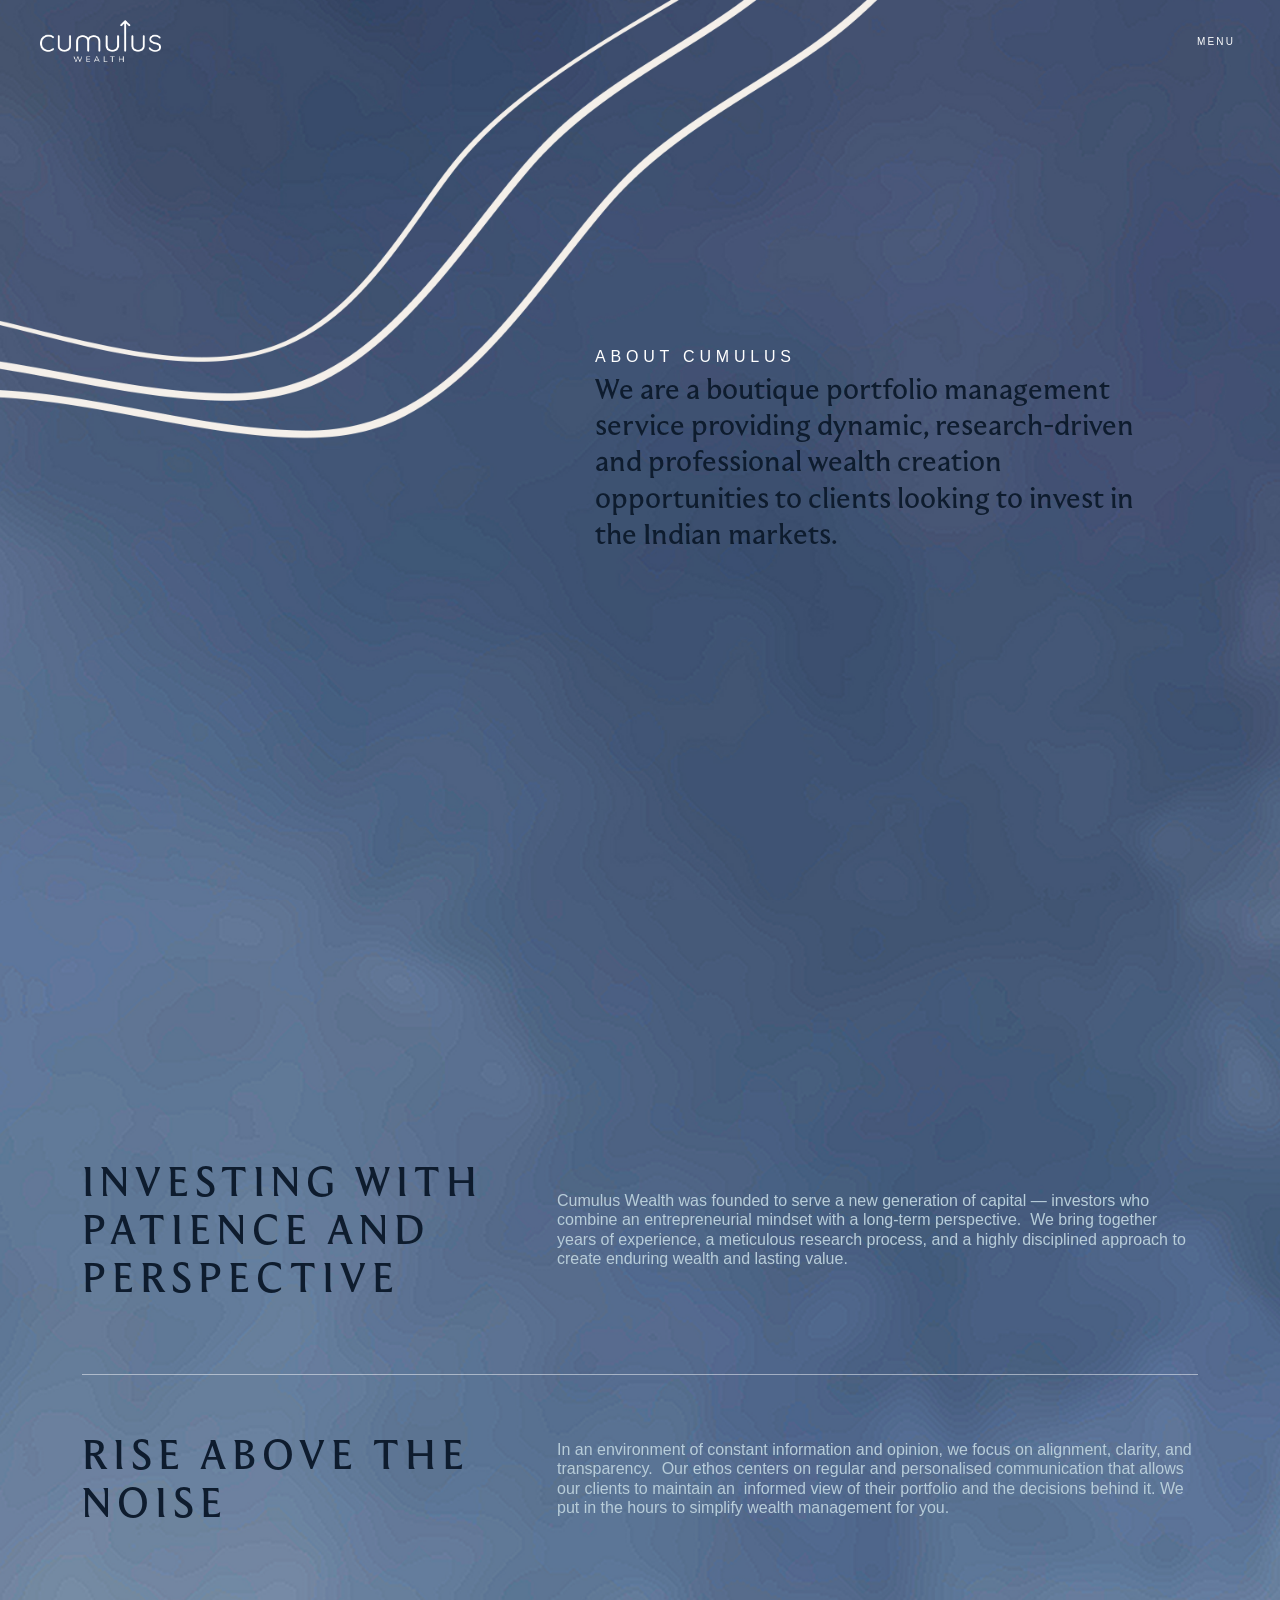
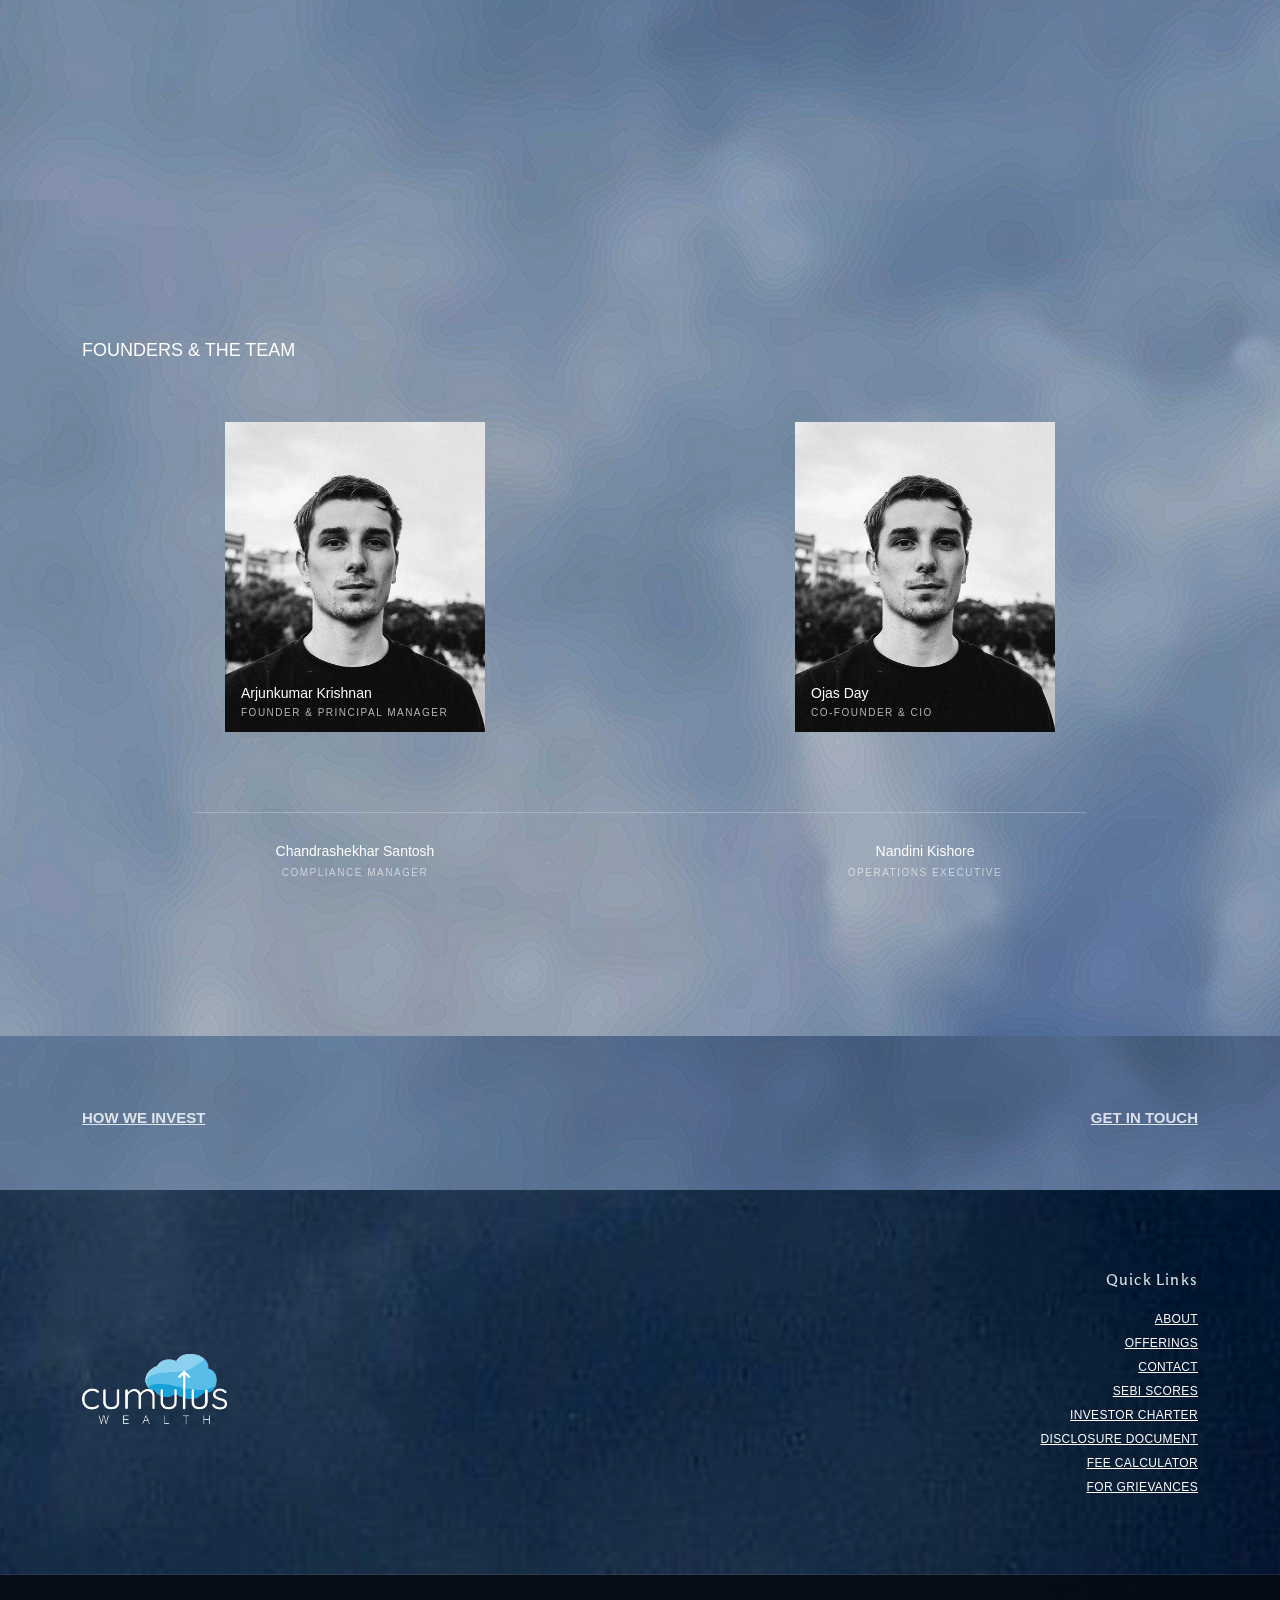
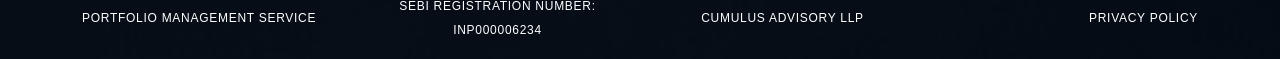
==== commit 7e59cfd1: "adddaaa" ====
--- a/about.html
+++ b/about.html
@@ -43,7 +43,7 @@
 
 <section class="about-dual">
 
-  <img src="./images/About-Section-2.jpg" class="about-dual-bg" alt="">
+  <img src="./images/About-Section-2.png" class="about-dual-bg" alt="">
 
   <div class="container h-100">
     <div class="about-dual-inner">
@@ -89,7 +89,7 @@
 <!-- ═════════ TEAM ═════════ -->
 
 
-<section class="team-section">
+<section class="team-section" id="founders">
   <img src="./images/About-Section-3.jpg" class="about-dual-bg" alt="">
 
   <div class="container">
@@ -144,7 +144,7 @@
 </section>
 
 <section class="about-links">
-    <img src="./images/About-Section-3.jpg" class="about-dual-bg" alt="">
+    <img src="./images/About-Section-2.png" class="about-dual-bg" alt="">
   <div class="container">
 
     <div class="about-links-inner">
--- a/styles.css
+++ b/styles.css
@@ -45,10 +45,16 @@
   font-display: swap;
 }
 
+@font-face {
+  font-family: 'Okta-Neue';
+  src: url('./fonts/Okta-Neue/Groteskly.otf') format('opentype');
+  font-weight: 200;
+}
+
 /* ─── TOKENS ─────────────────────────────────── */
 :root {
   --navy:       #0e1c2e;
-  --navy-mid:   #152234;
+  --navy-mid:   #112150;
   --navy-foot:  #0c1828;
   --navy-bar:   #081220;
   --teal:       #2d6e82;
@@ -57,9 +63,12 @@
   --slate:      #8caabb;
   --slate-lt:   #b8cdd9;
   --sky:        #c8d9e8;
+  --light-navy: #01395E;
+
 
   --ff-display: 'Moulin Regular', serif;
   --ff-ui: 'Quicksand', sans-serif;
+  --ff-oof: 'Okta-Neue', sans-serif;
 
   --ease-out:   cubic-bezier(0.16, 1, 0.3, 1);
   --dur:        0.55s;
@@ -648,7 +657,7 @@
 .c-footer__bar-inner span,
 .c-footer__bar-link {
   font-family: var(--ff-ui);
-  font-size: 10px;
+  font-size: 12px;
   font-weight: 300;
   letter-spacing: 0.06em;
   color: #ffffff;
@@ -897,10 +906,10 @@
     gap: 6px;
   }
 
-  .c-footer__bar-inner span,
+  /* .c-footer__bar-inner span,
   .c-footer__bar-link {
     font-size: 9px;
-  }
+  } */
 }
 /* ═════════ ABOUT PAGE ═════════ */
 
@@ -1110,6 +1119,9 @@
   .about-text {
     font-size: 22px;
   }
+  .about-heading{
+    font-size: 25px;
+  }
 
   .about-dual {
     height: auto;
@@ -1165,7 +1177,7 @@
 /* LEFT IMAGE */
 .team-modal-left {
   width: 40%;
-  background: url('./images/modal-left.png') center/cover no-repeat;
+  background: url('./images/About-Modal-left.jpg') center/cover no-repeat;
   display: flex;
   align-items: center;
   justify-content: center;
@@ -1182,7 +1194,7 @@
 /* RIGHT IMAGE */
 .team-modal-right {
   width: 60%;
-  background: url('./images/modal-right.png') center/cover no-repeat;
+  background: url('./images/About-Modal-right.jpg') center/cover no-repeat;
   padding: 80px;
   display: flex;
   flex-direction: column;
@@ -1289,6 +1301,7 @@
   font-size: 14px;
   margin-bottom: 5px;
   color: #ffffff;
+  font-family: var(--ff-ui)
 }
 
 /* bottom roles */
@@ -1324,31 +1337,1740 @@
 /* links */
 .about-links a {
   font-family: var(--ff-ui);
-  font-size: 12px;
-  letter-spacing: 0.18em;
+  font-size: 15px;
+  /* letter-spacing: 0.18em; */
   text-transform: uppercase;
   color: rgba(255,255,255,0.8);
   position: relative;
-}
-
-/* underline effect */
-.about-links a::after {
-  content: "";
-  position: absolute;
-  left: 0;
-  bottom: -6px;
-  width: 100%;
-  height: 1px;
-  background: rgba(255,255,255,0.6);
-  transform: scaleX(0);
-  transform-origin: left;
-  transition: transform 0.3s ease;
-}
-
-.about-links a:hover::after {
-  transform: scaleX(1);
+  font-weight: 600;
+  text-decoration: underline;
 }
 
 /* alignment helpers (optional clarity) */
 .about-link-left  { text-align: left; }
-.about-link-right { text-align: right; }+.about-link-right { text-align: right; }
+
+ /* ═══════════════════════════════════════════════
+       OFFERINGS PAGE — LOCAL STYLES
+    ═══════════════════════════════════════════════ */
+
+    /* ── HERO / PHILOSOPHY ── */
+    .offerings-hero {
+      position: relative;
+      min-height: 100vh;
+      display: flex;
+      align-items: center;
+      overflow: hidden;
+    }
+
+    .offerings-hero-bg {
+      position: absolute;
+      inset: 0;
+      width: 100%;
+      height: 100%;
+      object-fit: cover;
+      z-index: 0;
+    }
+
+    .offerings-hero .container {
+      position: relative;
+      z-index: 2;
+      padding-top: 120px;
+      padding-bottom: 100px;
+    }
+
+    .off-label {
+      font-family: var(--ff-ui);
+      font-size: 18px;
+      font-weight: 500;
+      letter-spacing: 1px;
+      color: var(--light-navy);
+      text-transform: uppercase;
+      margin-bottom: 15px;
+    }
+
+    .off-hero-heading {
+      font-family: var(--ff-display);
+      padding: 0px 40px;
+      font-size: clamp(28px, 4.5vw, 40px);
+      font-weight: 400;
+      line-height: 1.12;
+      letter-spacing: 0.01em;
+      color: var(--light-navy);
+      margin-bottom: 0;
+    }
+
+    .margin-top-40{
+  margin-top: 10%;
+    }
+
+    .off-hero-desc {
+      margin-top: 20px;
+      font-family: var(--ff-ui);
+      font-size: 16px;
+      font-weight: 500;
+      line-height: 1.7;
+      color: var(--light-navy);
+    }
+
+    /* ── PROCESS DARK SECTION ── */
+    .off-process {
+      position: relative;
+      overflow: hidden;
+      padding: 100px 0;
+    }
+
+    .off-process-bg {
+      position: absolute;
+      inset: 0;
+      width: 100%;
+      height: 100%;
+      object-fit: cover;
+      z-index: 0;
+    }
+
+    /* fallback dark bg if image missing */
+    .off-process-bg-fallback {
+      position: absolute;
+      inset: 0;
+      background: linear-gradient(165deg, #152234 0%, #0e1c2e 60%, #081220 100%);
+      z-index: 0;
+    }
+
+    /* Decorative wave lines — right side */
+    .off-process-waves {
+      position: absolute;
+      right: 0;
+      top: 50%;
+      transform: translateY(-50%);
+      width: 38%;
+      height: 80%;
+      z-index: 1;
+      pointer-events: none;
+      opacity: 0.35;
+    }
+
+    .off-process .container {
+      position: relative;
+      z-index: 2;
+    }
+
+    .off-process-block {
+      padding-bottom: 30px;
+    }
+
+    .off-process-block + .off-process-divider + .off-process-block {
+      padding-top: 30px;
+      padding-bottom: 0;
+    }
+
+    .off-process-divider {
+      width: 90%;
+      height: 1px;
+      background: rgba(255,255,255,0.23);
+    }
+
+    .off-process-label {
+      font-family: var(--ff-ui);
+      font-size: 15px;
+      font-weight: 500;
+      letter-spacing: 1px;
+      color: var(--white);
+      text-transform: uppercase;
+      margin-bottom: 18px;
+    }
+
+    .off-process-heading {
+      font-family: var(--ff-display);
+      font-size: clamp(26px, 4vw, 40px);
+      font-weight: 400;
+      color: var(--navy);
+      line-height: 1;
+      text-transform: uppercase;
+      margin-bottom: 18px;
+    }
+
+    .off-process-body {
+      font-family: var(--ff-ui);
+      font-size: 14px;
+      font-weight: 400;
+      line-height: 1.4;
+      color: var(--slate-lt);
+      max-width: 380px;
+      margin-bottom: 40px;
+    }
+
+    /* Pillars row */
+    .off-pillars {
+      display: flex;
+      gap: 0;
+      flex-wrap: wrap;
+      margin-bottom: 30px;
+    }
+
+    .off-pillar {
+      margin-right: 42px;
+      margin-bottom: 12px;
+    }
+
+    .off-pillar-text {
+      font-family: var(--ff-display);
+      font-size: 13px;
+      font-weight: 500;
+      letter-spacing: 0.15em;
+      color: var(--white);
+      text-transform: uppercase;
+      line-height: 1.4;
+    }
+
+    .off-process-footer {
+      font-family: var(--ff-ui);
+      font-size: 14px;
+      font-weight: 300;
+      color: var(--slate-lt);
+      max-width: 400px;
+    }
+
+    /* ── OFFERINGS CARDS ── */
+    .off-cards-section {
+      position: relative;
+      overflow: hidden;
+      padding: 80px 0 100px;
+    }
+
+    .off-cards-bg {
+      position: absolute;
+      inset: 0;
+      width: 100%;
+      height: 100%;
+      object-fit: cover;
+      z-index: 0;
+    }
+
+    .off-cards-bg-fallback {
+      position: absolute;
+      inset: 0;
+      background: linear-gradient(180deg, #c8d5e2 0%, #b8c8d8 50%, #d2d8cc 100%);
+      z-index: 0;
+    }
+
+    .off-cards-section .container {
+      position: relative;
+      z-index: 2;
+    }
+
+    .off-cards-label {
+      font-family: var(--ff-ui);
+      font-size: 15px;
+      font-weight: 500;
+      letter-spacing: 0.1em;
+      color: var(--light-navy);
+      text-transform: uppercase;
+      margin-bottom: 40px;
+    }
+
+    .off-card-wrap {
+      display: grid;
+      grid-template-columns: 1fr 1fr;
+      gap: 10%;
+      max-width: 1100px;
+      margin: 0 auto;
+    }
+
+    /* Each offering card */
+    .off-card {
+      position: relative;
+      height: 600px;
+      overflow: hidden;
+      cursor: pointer;
+      display: flex;
+      flex-direction: column;
+      justify-content: flex-end;
+    }
+
+    .off-card-bg {
+      position: absolute;
+      inset: 0;
+      width: 100%;
+      height: 100%;
+      object-fit: cover;
+      transition: transform 0.6s cubic-bezier(0.16, 1, 0.3, 1);
+    }
+
+    .off-card:hover .off-card-bg {
+      transform: scale(1.04);
+    }
+
+    /* Fallback backgrounds */
+    .off-card--elevate .off-card-bg-fallback {
+      position: absolute;
+      inset: 0;
+      background: linear-gradient(160deg, #b8cdd9 0%, #8aafca 35%, #6090b0 70%, #4a7a9b 100%);
+      z-index: 0;
+    }
+
+    .off-card--horizon .off-card-bg-fallback {
+      position: absolute;
+      inset: 0;
+      background: linear-gradient(160deg, #c8c4b0 0%, #b0aa94 35%, #9a9278 70%, #857c62 100%);
+      z-index: 0;
+    }
+
+    /* SVG wave decoration inside card */
+    .off-card-waves {
+      position: absolute;
+      inset: 0;
+      width: 100%;
+      height: 100%;
+      z-index: 1;
+      pointer-events: none;
+      opacity: 0.55;
+    }
+
+    /* Bottom text overlay */
+    .off-card-content {
+      position: relative;
+      z-index: 2;
+      padding: 24px 22px 22px;
+      background: linear-gradient(to top, rgba(0,0,0,0.22) 0%, transparent 100%);
+    }
+
+    .off-card-name {
+      font-family: var(--ff-oof);
+      color: var(--light-navy);
+      font-size: 50px;
+      font-weight: 200;
+      letter-spacing: 0.03em;
+      line-height: 1;
+      margin-bottom: 10px;
+    }
+
+    .off-card {
+  position: relative;
+  overflow: hidden;
+}
+
+.off-card-bg {
+  position: absolute;
+  width: 100%;
+  height: 100%;
+  object-fit: cover;
+  top: 0;
+  left: 0;
+  transition: opacity 0.5s ease, transform 0.6s ease;
+}
+
+/* Default image visible */
+.img-default {
+  opacity: 1;
+  z-index: 1;
+}
+
+/* Hover image hidden initially */
+.img-hover {
+  opacity: 0;
+  z-index: 2;
+}
+
+/* On hover: swap images */
+.off-card:hover .img-default {
+  opacity: 0;
+  transform: scale(1.1);
+}
+
+.off-card:hover .img-hover {
+  opacity: 1;
+  transform: scale(1.05);
+}
+
+/* Keep content above images */
+.off-card-content {
+  position: relative;
+  z-index: 3;
+}
+
+    .off-card-desc {
+      font-family: var(--ff-ui);
+      color: var(--light-navy);
+      font-size: 15px;
+      font-weight: 500;
+      line-height: 1.4;
+    }
+
+    /* ── CLARITY SECTION ── */
+    .off-clarity {
+      position: relative;
+      overflow: hidden;
+      padding: 100px 0 80px;
+    }
+
+    .off-clarity-bg {
+      position: absolute;
+      inset: 0;
+      width: 100%;
+      height: 100%;
+      object-fit: cover;
+      z-index: 0;
+    }
+
+    .off-clarity-bg-fallback {
+      position: absolute;
+      inset: 0;
+      background: linear-gradient(175deg, #1a2e44 0%, #1e3449 50%, #0e1c2e 100%);
+      z-index: 0;
+    }
+
+    .off-clarity .container {
+      position: relative;
+      z-index: 2;
+    }
+
+    .off-clarity-heading {
+      font-family: var(--ff-display);
+      font-size: clamp(26px, 4vw, 55px);
+      font-weight: 400;
+      line-height: 1.05;
+      color: var(--navy);
+      letter-spacing: 0.02em;
+      margin-bottom: 30px;
+    }
+
+    .off-clarity-body {
+      font-family: var(--ff-ui);
+      font-size: 15px;
+      font-weight: 500;
+      line-height: 1.75;
+      color: var(--slate-lt);
+      max-width: 70%;
+      margin-bottom: 60px;
+    }
+
+    /* Bottom navigation links */
+    .off-bottom-links {
+      display: flex;
+      justify-content: space-between;
+      align-items: center;
+      /* border-top: 1px solid rgba(255,255,255,0.18); */
+      padding-top: 30px;
+    }
+
+    .off-bottom-link {
+      font-family: var(--ff-ui);
+      font-size: 13px;
+      font-weight: 600;
+      letter-spacing: 0.02em;
+      text-transform: uppercase;
+      color: var(--white);
+      text-decoration: underline;
+      transition: opacity 0.25s;
+    }
+
+    .off-bottom-link:hover {
+      opacity: 0.6;
+      color: var(--white);
+    }
+
+    /* ── RESPONSIVE ── */
+    @media (max-width: 768px) {
+      .off-hero-heading { font-size: 28px; }
+      .off-process-heading { font-size: 28px; }
+      .off-card-wrap { grid-template-columns: 1fr; max-width: 340px; }
+      .off-card { height: 360px; }
+      .off-clarity-heading { font-size: 36px; }
+      .off-process { padding: 70px 0; }
+      .off-process-block { padding-bottom: 50px; }
+    }
+
+    @media (max-width: 480px) {
+      .off-card-name { font-size: 28px; }
+      .off-pillars { gap: 12px; }
+      .off-pillar { margin-right: 0; }
+    }
+
+      /* ═══════════════════════════════════════════════
+       ELEVATE PAGE — LOCAL STYLES
+    ═══════════════════════════════════════════════ */
+
+    /* ── SECTION 1: HERO ── */
+    .elv-hero {
+      position: relative;
+      height: 100vh;
+      min-height: 600px;
+      overflow: hidden;
+      display: flex;
+      flex-direction: column;
+    }
+
+    /* BG image fades in top-to-bottom via clip-path reveal */
+    .elv-hero-bg {
+      position: absolute;
+      inset: 0;
+      width: 100%;
+      height: 100%;
+      object-fit: cover;
+      z-index: 0;
+      opacity: 0;
+      animation: bgReveal 1.4s cubic-bezier(0.16, 1, 0.3, 1) 0.1s forwards;
+    }
+
+    @keyframes bgReveal {
+      from {
+        opacity: 0;
+        clip-path: inset(0 0 100% 0);
+      }
+      to {
+        opacity: 1;
+        clip-path: inset(0 0 0% 0);
+      }
+    }
+
+    /* Fallback if no image */
+    .elv-hero-bg-fallback {
+      position: absolute;
+      inset: 0;
+      background: linear-gradient(175deg, #c2d0de 0%, #aec1d2 40%, #96afc4 100%);
+      z-index: 0;
+    }
+
+    /* Wave lines image — left side, fade in after BG */
+    .elv-hero-lines {
+      position: absolute;
+      left: 25%;
+      top: 0;
+      width: 38%;
+      height: 100%;
+      object-fit: cover;
+      object-position: left center;
+      z-index: 2;
+      pointer-events: none;
+      opacity: 0;
+      mix-blend-mode: screen;
+      animation: linesReveal 1.2s cubic-bezier(0.16, 1, 0.3, 1) 1.2s forwards;
+    }
+
+    @keyframes linesReveal {
+      from { opacity: 0; transform: translateY(-18px); }
+      to   { opacity: 1; transform: translateY(0); }
+    }
+
+    /* Back link */
+    .elv-back {
+      position: absolute;
+      top: 36px;
+      left: 40px;
+      z-index: 10;
+      font-family: var(--ff-ui);
+      font-size: 11px;
+      font-weight: 500;
+      letter-spacing: 0.18em;
+      color: var(--light-navy);
+      text-transform: uppercase;
+      display: flex;
+      align-items: center;
+      gap: 8px;
+      opacity: 0;
+      animation: fadeUp 0.8s var(--ease-out) 1.6s forwards;
+      text-decoration: none;
+    }
+    .elv-back:hover { opacity: 0.65; color: var(--light-navy); }
+    .elv-back-arrow { font-size: 14px; }
+
+    /* Hero content — bottom right */
+    .elv-hero-content {
+      position: absolute;
+      bottom: 14%;
+      right: 0;
+      z-index: 3;
+      max-width: 580px;
+      opacity: 0;
+      animation: fadeUp 1s var(--ease-out) 1.5s forwards;
+    }
+
+    @keyframes fadeUp {
+      from { opacity: 0; transform: translateY(20px); }
+      to   { opacity: 1; transform: translateY(0); }
+    }
+
+    .elv-hero-intro {
+      font-family: var(--ff-ui);
+      font-size: 18px;
+      font-weight: 500;
+      line-height: 1.7;
+      color: var(--navy);
+      margin-bottom: 0;
+    }
+
+    .elv-hero-intro strong {
+      font-weight: 700;
+    }
+
+    /* ── SECTION 2: SCHEME PRIORITIES ── */
+    .elv-priorities {
+      position: relative;
+      overflow: hidden;
+      min-height: 100vh;
+      display: flex;
+      align-items: center;
+    }
+
+    .elv-priorities-bg {
+      position: absolute;
+      inset: 0;
+      width: 100%;
+      height: 100%;
+      object-fit: cover;
+      z-index: 0;
+    }
+
+    .elv-priorities-bg-fallback {
+      position: absolute;
+      inset: 0;
+      background: linear-gradient(170deg, #2a3d52 0%, #1e3044 40%, #182840 70%, #0e1c2e 100%);
+      z-index: 0;
+    }
+
+    .elv-priorities .container {
+      position: relative;
+      z-index: 2;
+      padding-top: 90px;
+      padding-bottom: 90px;
+    }
+
+    /* Section label top-left */
+    .elv-section-label {
+      font-family: var(--ff-display);
+      font-size: clamp(28px, 4vw, 46px);
+      font-weight: 400;
+      color: var(--navy-mid);
+      line-height: 1.1;
+      letter-spacing: 0.02em;
+    }
+
+    /* Priority items — alternating left / right */
+    .elv-priority-grid {
+      margin-top: 60px;
+      display: flex;
+      flex-direction: column;
+      gap: 0;
+    }
+
+    .elv-priority-row {
+      display: grid;
+      grid-template-columns: 1fr 1fr;
+      min-height: 100px;
+      align-items: center;
+    }
+
+    /* Item text */
+    .elv-priority-item {
+      padding: 20px 20px;
+    }
+
+    .elv-priority-item p {
+      font-family: var(--ff-ui);
+      font-size: clamp(18px, 2.2vw, 26px);
+      font-weight: 400;
+      color: var(--white);
+      line-height: 1.3;
+      margin: 0;
+      letter-spacing: 0.01em;
+    }
+
+    /* Right-aligned items */
+    .elv-priority-item--right {
+      text-align: right;
+      padding-left: 30px;
+      padding-right: 20px;
+    }
+
+    /* Left-aligned items */
+    .elv-priority-item--left {
+      text-align: left;
+      padding-right: 30px;
+      padding-left: 20px;
+    }
+
+    /* Empty cell spacer */
+    .elv-priority-empty {
+      display: block;
+    }
+
+    /* Subtle dividers between rows */
+    /* .elv-priority-row + .elv-priority-row {
+      border-top: 1px solid rgba(255,255,255,0.08);
+    } */
+
+    /* ── SECTION 3: CURATED FOR ── */
+    .elv-curated {
+      position: relative;
+      overflow: hidden;
+      padding: 90px 0 80px;
+    }
+
+    .elv-curated-bg {
+      position: absolute;
+      inset: 0;
+      width: 100%;
+      height: 100%;
+      object-fit: cover;
+      z-index: 0;
+    }
+
+    .elv-curated-bg-fallback {
+      position: absolute;
+      inset: 0;
+      background: linear-gradient(175deg, #b8c8d8 0%, #a8bece 50%, #98b4c4 100%);
+      z-index: 0;
+    }
+
+    .elv-curated .container {
+      position: relative;
+      z-index: 2;
+    }
+
+    .elv-curated-label {
+      font-family: var(--ff-ui);
+      font-size: 18px;
+      font-weight: 600;
+      letter-spacing: 0.02em;
+      color: var(--navy-mid);
+      text-transform: uppercase;
+      margin-bottom: 20px;
+    }
+
+    .elv-curated-body {
+      font-family: var(--ff-ui);
+      font-size: 15px;
+      font-weight: 500;
+      line-height: 1.7;
+      color: var(--navy-mid);
+      max-width: 560px;
+      margin-bottom: 22px;
+    }
+
+    .elv-curated-cta {
+      font-family: var(--ff-ui);
+      font-size: 15px;
+      font-weight: 500;
+      color: var(--navy-mid);
+      line-height: 1.6;
+    }
+
+    .elv-curated-cta a {
+      font-weight: 500;
+      text-decoration: underline;
+      color: var(--navy-mid);
+      transition: opacity 0.25s;
+    }
+
+    .elv-curated-cta a:hover { opacity: 0.6; }
+
+    /* ── SECTION 4: BOTTOM LINKS ── */
+    .elv-bottom-links {
+      position: relative;
+      overflow: hidden;
+      padding: 50px 0 60px;
+    }
+
+    .elv-bottom-links-bg {
+      position: absolute;
+      inset: 0;
+      width: 100%;
+      height: 100%;
+      object-fit: cover;
+      z-index: 0;
+    }
+
+    .elv-bottom-links-bg-fallback {
+      position: absolute;
+      inset: 0;
+      background: linear-gradient(175deg, #b8c8d8 0%, #a8bece 100%);
+      z-index: 0;
+    }
+
+    .elv-bottom-links .container {
+      position: relative;
+      z-index: 2;
+    }
+
+    .elv-links-divider {
+      width: 100%;
+      height: 1px;
+      background: rgba(1, 57, 94, 0.2);
+      margin-bottom: 36px;
+    }
+
+    .elv-links-row {
+      display: flex;
+      justify-content: space-between;
+      align-items: center;
+    }
+
+    .elv-nav-link {
+      font-family: var(--ff-ui);
+      font-size: 18px;
+      font-weight: 600;
+      letter-spacing: 0.02em;
+      text-transform: uppercase;
+      color: var(--navy-mid);
+      text-decoration: underline;
+      transition: opacity 0.25s;
+    }
+
+    .elv-nav-link:hover {
+      opacity: 0.55;
+      color: var(--navy-mid);
+    }
+
+    /* ── RESPONSIVE ── */
+    @media (max-width: 992px) {
+      .elv-hero-content {
+        max-width: 320px;
+        right: 4%;
+        bottom: 10%;
+      }
+      .elv-hero-lines { width: 45%; }
+    }
+
+    @media (max-width: 768px) {
+      .elv-hero-content {
+        position: relative;
+        left: 50%;
+        bottom: auto;
+        right: auto;
+        max-width: 100%;
+        padding: 40px 24px 50px;
+        margin-top: auto;
+        opacity: 0;
+        animation: fadeUp 1s var(--ease-out) 1.5s forwards;
+      }
+
+      .elv-hero {
+        min-height: 100svh;
+        justify-content: flex-end;
+      }
+
+      .elv-hero-lines { width: 55%; }
+
+      .elv-priority-row {
+        grid-template-columns: 1fr;
+        min-height: auto;
+      }
+
+      .elv-priority-item--right,
+      .elv-priority-item--left {
+        padding: 24px 0;
+        text-align: left;
+      }
+
+      .elv-priority-empty { display: none; }
+
+      .elv-section-label { font-size: 28px; }
+
+      .elv-priority-item p { font-size: 18px; }
+
+      .elv-back { left: 20px; top: 24px; }
+    }
+
+    @media (max-width: 480px) {
+      .elv-hero-intro { font-size: 20px; }
+      /* .elv-curated-body { font-size: 14px; } */
+      .elv-links-row { flex-direction: column; gap: 20px; align-items: flex-start; }
+    }
+
+      /* ═══════════════════════════════════════════════
+       HORIZON PAGE — LOCAL STYLES
+    ═══════════════════════════════════════════════ */
+
+    /* ── SECTION 1: HERO ── */
+    .hrz-hero {
+      position: relative;
+      height: 100vh;
+      min-height: 600px;
+      overflow: hidden;
+      display: flex;
+      flex-direction: column;
+    }
+
+    /* BG reveals left → right */
+    .hrz-hero-bg {
+      position: absolute;
+      inset: 0;
+      width: 100%;
+      height: 100%;
+      object-fit: cover;
+      z-index: 0;
+      opacity: 0;
+      animation: bgRevealLR 1.4s cubic-bezier(0.16, 1, 0.3, 1) 0.1s forwards;
+    }
+
+    @keyframes bgRevealLR {
+      from {
+        opacity: 0;
+        clip-path: inset(0 100% 0 0);
+      }
+      to {
+        opacity: 1;
+        clip-path: inset(0 0% 0 0);
+      }
+    }
+
+    /* Fallback */
+    .hrz-hero-bg-fallback {
+      position: absolute;
+      inset: 0;
+      background: linear-gradient(160deg, #c8d4de 0%, #b4c4d2 40%, #9eb4c8 100%);
+      z-index: 0;
+    }
+
+    /* Horizontal wave lines image — top area, fade in after BG */
+    .hrz-hero-lines {
+      position: absolute;
+      left: 0;
+      top: 30%;
+      width: 100%;
+      height: 55%;
+      object-fit: cover;
+      object-position: center top;
+      z-index: 2;
+      pointer-events: none;
+      opacity: 0;
+      mix-blend-mode: screen;
+      animation: linesRevealLR 1s cubic-bezier(0.16, 1, 0.3, 1) 1.3s forwards;
+    }
+
+    @keyframes linesRevealLR {
+      from { opacity: 0; transform: translateX(-20px); }
+      to   { opacity: 1; transform: translateX(0); }
+    }
+
+    /* Back link */
+    .hrz-back {
+      position: absolute;
+      top: 36px;
+      left: 40px;
+      z-index: 10;
+      font-family: var(--ff-ui);
+      font-size: 11px;
+      font-weight: 500;
+      letter-spacing: 0.18em;
+      color: var(--light-navy);
+      text-transform: uppercase;
+      display: flex;
+      align-items: center;
+      gap: 8px;
+      opacity: 0;
+      animation: fadeUp 0.8s var(--ease-out) 1.8s forwards;
+      text-decoration: none;
+    }
+    .hrz-back:hover { opacity: 0.65; color: var(--light-navy); }
+
+    /* Hero content — bottom center-right */
+    .hrz-hero-content {
+      position: absolute;
+      bottom: 20%;
+      left: 50%;
+      transform: translateX(-50%);
+      z-index: 3;
+      width: 100%;
+      max-width: 50%;
+      text-align: center;
+      opacity: 0;
+      animation: fadeUp 1s var(--ease-out) 1.6s forwards;
+    }
+
+    @keyframes fadeUp {
+      from { opacity: 0; transform: translate(-50%, 20px); }
+      to   { opacity: 1; transform: translate(-50%, 0); }
+    }
+
+    .hrz-hero-intro {
+      font-family: var(--ff-ui);
+      font-size: 20px;
+      font-weight: 400;
+      line-height: 1.75;
+      color: var(--light-navy);
+      margin-bottom: 0;
+    }
+
+    .hrz-hero-intro strong {
+      font-weight: 700;
+    }
+
+    /* ── SECTION 2: SCHEME PRIORITIES ── */
+    .hrz-priorities {
+      position: relative;
+      overflow: hidden;
+      min-height: 100vh;
+      display: flex;
+      align-items: center;
+    }
+
+    .hrz-priorities-bg {
+      position: absolute;
+      inset: 0;
+      width: 100%;
+      height: 100%;
+      object-fit: cover;
+      z-index: 0;
+    }
+
+    .hrz-priorities-bg-fallback {
+      position: absolute;
+      inset: 0;
+      background: linear-gradient(170deg, #3a4d62 0%, #2a3d52 35%, #1e3044 65%, #162840 100%);
+      z-index: 0;
+    }
+
+    .hrz-priorities .container {
+      position: relative;
+      z-index: 2;
+      padding-top: 50px;
+      padding-bottom: 90px;
+    }
+
+    .hrz-section-label {
+      font-family: var(--ff-display);
+      font-size: clamp(28px, 4vw, 46px);
+      font-weight: 400;
+      color: var(--navy-mid);
+      line-height: 1.1;
+      letter-spacing: 0.02em;
+    }
+
+    /* Priority grid — alternating like design */
+    .hrz-priority-grid {
+      margin-top: 30px;
+      display: flex;
+      flex-direction: column;
+      gap: 0;
+    }
+
+    .hrz-priority-row {
+      display: grid;
+      grid-template-columns: 1fr 1fr;
+      min-height: 160px;
+      align-items: center;
+    }
+
+    .hrz-priority-row + .hrz-priority-row {
+      border-top: 1px solid rgba(255,255,255,0.08);
+    }
+
+    /* Item text */
+    .hrz-priority-item {
+      padding: 20px 20px;
+    }
+
+    .hrz-priority-item p {
+      font-family: var(--ff-ui);
+      font-size: clamp(18px, 2.2vw, 26px);
+      font-weight: 400;
+      color: var(--navy-mid);
+      line-height: 1.1;
+      margin: 0;
+      letter-spacing: 0.01em;
+    }
+
+    .hrz-priority-item--left {
+      text-align: left;
+      padding-right: 60px;
+      padding-left: 20px;
+    }
+
+    .hrz-priority-item--right {
+      text-align: right;
+      padding-left: 60px;
+      padding-right: 20px;
+    }
+
+    /* Center spanning row */
+    .hrz-priority-row--center {
+      display: flex;
+      justify-content: center;
+      align-items: center;
+      border-top: 1px solid rgba(255,255,255,0.08);
+    }
+
+    .hrz-priority-item--center {
+      text-align: center;
+      padding: 40px 20px;
+      max-width: 500px;
+    }
+
+    .hrz-priority-empty { display: block; }
+
+    /* Divider line between priority rows */
+    .hrz-priority-divider {
+      width: 100%;
+      height: 1px;
+      background: rgba(255,255,255,0.15);
+    }
+
+    /* ── SECTION 3: CURATED FOR ── */
+    .hrz-curated {
+      position: relative;
+      overflow: hidden;
+      padding: 90px 0 80px;
+    }
+
+    .hrz-curated-bg {
+      position: absolute;
+      inset: 0;
+      width: 100%;
+      height: 100%;
+      object-fit: cover;
+      z-index: 0;
+    }
+
+    .hrz-curated-bg-fallback {
+      position: absolute;
+      inset: 0;
+      background: linear-gradient(175deg, #b8c8d8 0%, #a8bece 50%, #98b4c4 100%);
+      z-index: 0;
+    }
+
+    .hrz-curated .container {
+      position: relative;
+      z-index: 2;
+    }
+
+    .hrz-curated-label {
+      font-family: var(--ff-ui);
+      font-size: 11px;
+      font-weight: 600;
+      letter-spacing: 0.22em;
+      color: var(--light-navy);
+      text-transform: uppercase;
+      margin-bottom: 20px;
+    }
+
+    .hrz-curated-body {
+      font-family: var(--ff-ui);
+      font-size: 15px;
+      font-weight: 500;
+      line-height: 1.7;
+      color: var(--light-navy);
+      max-width: 520px;
+      margin-bottom: 22px;
+    }
+
+    .hrz-curated-cta {
+      font-family: var(--ff-ui);
+      font-size: 14px;
+      font-weight: 400;
+      color: var(--light-navy);
+      line-height: 1.6;
+    }
+
+    .hrz-curated-cta a {
+      font-weight: 600;
+      text-decoration: underline;
+      color: var(--light-navy);
+      transition: opacity 0.25s;
+    }
+    .hrz-curated-cta a:hover { opacity: 0.6; }
+
+    /* ── SECTION 4: BOTTOM LINKS ── */
+    .hrz-bottom-links {
+      position: relative;
+      overflow: hidden;
+      padding: 50px 0 60px;
+    }
+
+    .hrz-bottom-links-bg {
+      position: absolute;
+      inset: 0;
+      width: 100%;
+      height: 100%;
+      object-fit: cover;
+      z-index: 0;
+    }
+
+    .hrz-bottom-links-bg-fallback {
+      position: absolute;
+      inset: 0;
+      background: linear-gradient(175deg, #b8c8d8 0%, #a8bece 100%);
+      z-index: 0;
+    }
+
+    .hrz-bottom-links .container {
+      position: relative;
+      z-index: 2;
+    }
+
+    .hrz-links-divider {
+      width: 100%;
+      height: 1px;
+      background: rgba(1, 57, 94, 0.2);
+      margin-bottom: 36px;
+    }
+
+    .hrz-links-row {
+      display: flex;
+      justify-content: space-between;
+      align-items: center;
+    }
+
+    .hrz-nav-link {
+      font-family: var(--ff-ui);
+      font-size: 13px;
+      font-weight: 600;
+      letter-spacing: 0.04em;
+      text-transform: uppercase;
+      color: var(--light-navy);
+      text-decoration: underline;
+      transition: opacity 0.25s;
+    }
+    .hrz-nav-link:hover { opacity: 0.55; color: var(--light-navy); }
+
+    /* ── RESPONSIVE ── */
+    @media (max-width: 992px) {
+      .hrz-hero-content { max-width: 360px; }
+      .hrz-hero-lines { height: 50%; }
+    }
+
+    @media (max-width: 768px) {
+      .hrz-priorities {
+        min-height: auto;
+      }
+      .hrz-hero-content {
+        position: relative;
+        bottom: 10%;
+        left: auto;
+        transform: none;
+        max-width: 100%;
+        text-align: left;
+        padding: 40px 24px 50px;
+        margin-top: auto;
+        opacity: 0;
+        animation: fadeUpMobile 1s var(--ease-out) 1.6s forwards;
+      }
+
+      @keyframes fadeUpMobile {
+        from { opacity: 0; transform: translateY(20px); }
+        to   { opacity: 1; transform: translateY(0); }
+      }
+
+      .hrz-hero {
+        min-height: 100svh;
+        justify-content: flex-end;
+      }
+
+      .hrz-hero-lines { height: 45%; }
+
+      .hrz-priority-row {
+        grid-template-columns: 1fr;
+        min-height: auto;
+      }
+
+      .hrz-priority-item--left,
+      .hrz-priority-item--right {
+        padding: 24px 0;
+        text-align: left;
+      }
+
+      .hrz-priority-row--center {
+        justify-content: flex-start;
+      }
+
+      .hrz-priority-item--center {
+        text-align: left;
+        padding: 24px 0;
+      }
+
+      .hrz-priority-empty { display: none; }
+
+      .hrz-section-label { font-size: 28px; }
+      .hrz-priority-item p { font-size: 18px; }
+      .hrz-back { left: 20px; top: 24px; }
+    }
+
+    @media (max-width: 480px) {
+      .hrz-hero-intro { font-size: 20px; }
+      .hrz-curated-body { font-size: 14px; }
+      .hrz-links-row { flex-direction: column; gap: 20px; align-items: flex-start; }
+    }
+
+      /* ── SECTION 1: HERO — exactly one screen ── */
+    .ct-hero {
+      position: relative;
+      height: 100vh;
+      min-height: 600px;
+      overflow: hidden;
+    }
+
+    .ct-hero-bg {
+      position: absolute;
+      inset: 0;
+      width: 100%;
+      height: 100%;
+      object-fit: cover;
+      z-index: 0;
+      opacity: 0;
+      animation: ctBgFade 1.2s cubic-bezier(0.16, 1, 0.3, 1) 0.1s forwards;
+    }
+
+    @keyframes ctBgFade {
+      from { opacity: 0; }
+      to   { opacity: 1; }
+    }
+
+    .ct-hero-bg-fallback {
+      position: absolute;
+      inset: 0;
+      background: linear-gradient(160deg, #8ba4be 0%, #7a96b2 30%, #6a8aa8 60%, #7a9ab4 100%);
+      z-index: 0;
+    }
+
+    .ct-hero-lines {
+      position: absolute;
+      left: 0;
+      top: 0;
+      width: 100%;
+      height: 100%;
+      object-fit: cover;
+      object-position: left top;
+      z-index: 2;
+      pointer-events: none;
+      opacity: 0;
+      mix-blend-mode: screen;
+      animation: ctLinesIn 1s cubic-bezier(0.16, 1, 0.3, 1) 1.1s forwards;
+    }
+
+    @keyframes ctLinesIn {
+      from { opacity: 0; transform: translateX(-30px); }
+      to   { opacity: 1; transform: translateX(0); }
+    }
+
+    /* "Designed For" — fills hero, content right-aligned & vertically centered */
+    .ct-hero-content {
+      position: absolute;
+      inset: 0;
+      z-index: 3;
+      display: flex;
+      align-items: flex-end;
+      justify-content: flex-end;
+      opacity: 0;
+      animation: ctContentUp 1s cubic-bezier(0.16, 1, 0.3, 1) 1.6s forwards;
+      bottom: 20%;
+    }
+
+    @keyframes ctContentUp {
+      from { opacity: 0; transform: translateY(24px); }
+      to   { opacity: 1; transform: translateY(0); }
+    }
+
+    .ct-designed {
+      max-width: 500px;
+      margin-left: auto;
+    }
+
+    .ct-designed-label {
+      font-family: var(--ff-ui);
+      font-size: 16px;
+      font-weight: 600;
+      letter-spacing: 0.28em;
+      color: var(--navy-mid);
+      text-transform: uppercase;
+      margin-bottom: 18px;
+    }
+
+    .ct-designed-list {
+      list-style: none;
+      padding: 0;
+      margin: 0 0 22px;
+    }
+
+    .ct-designed-list li {
+      font-family: var(--ff-ui);
+      font-size: 16px;
+      font-weight: 400;
+      color: var(--navy-mid);
+      line-height: 1.65;
+      padding: 3px 0 3px 16px;
+      position: relative;
+    }
+
+    .ct-designed-list li::before {
+      content: "•";
+      position: absolute;
+      left: 0;
+      color: var(--light-navy);
+    }
+
+    .ct-designed-note {
+      font-family: var(--ff-ui);
+      font-size: 16px;
+      font-weight: 400;
+      color: var(--navy-mid);
+      line-height: 1.65;
+    }
+
+    /* ── SECTION 2: PRICING + OVERSIGHT ── */
+    .ct-info {
+      position: relative;
+      overflow: hidden;
+      padding: 90px 0;
+    }
+
+    .ct-info-bg {
+      position: absolute;
+      inset: 0;
+      width: 100%;
+      height: 100%;
+      object-fit: cover;
+      z-index: 0;
+    }
+
+    .ct-info-bg-fallback {
+      position: absolute;
+      inset: 0;
+      background: linear-gradient(160deg, #8ba4be 0%, #7a96b2 40%, #6a8aa8 100%);
+      z-index: 0;
+    }
+
+    .ct-info .container {
+      position: relative;
+      z-index: 2;
+    }
+
+    .ct-info-divider {
+      width: 100%;
+      height: 1px;
+      background: rgba(1, 57, 94, 0.18);
+      margin-bottom: 60px;
+    }
+
+    .ct-info-grid {
+      display: row;
+      /* grid-template-columns: 1fr 1fr;
+      gap: 60px; */
+    }
+
+    .ct-info-label {
+      font-family: var(--ff-ui);
+      font-size: 16px;
+      font-weight: 400;
+      letter-spacing: 0.02em;
+      color: var(--white);
+      text-transform: uppercase;
+      margin-bottom: 14px;
+    }
+
+    .ct-info-body {
+      font-family: var(--ff-ui);
+      font-size: 16px;
+      font-weight: 400;
+      color: var(--white);
+      line-height: 1.75;
+    }
+
+    .ct-info-body a {
+      font-weight: 400;
+      text-decoration: underline;
+      color: var(--white);
+      transition: opacity 0.25s;
+    }
+    .ct-info-body a:hover { opacity: 0.6; }
+
+    /* ── SECTION 3: GET IN TOUCH ── */
+    .ct-contact {
+      position: relative;
+      overflow: hidden;
+      padding: 80px 0 90px;
+    }
+
+    .ct-contact-bg {
+      position: absolute;
+      inset: 0;
+      width: 100%;
+      height: 100%;
+      object-fit: cover;
+      z-index: 0;
+    }
+
+    .ct-contact-bg-fallback {
+      position: absolute;
+      inset: 0;
+      background: linear-gradient(170deg, #1e3248 0%, #182840 50%, #0e1c2e 100%);
+      z-index: 0;
+    }
+
+    .ct-contact .container {
+      position: relative;
+      z-index: 2;
+    }
+
+    .ct-contact-label {
+      font-family: var(--ff-ui);
+      font-size: 16px;
+      font-weight: 500;
+      letter-spacing: 0.02em;
+      color: var(--white);
+      text-transform: uppercase;
+      margin-bottom: 32px;
+    }
+
+    .ct-card {
+      display: grid;
+      grid-template-columns: 1fr 1.8fr;
+      overflow: hidden;
+      /* border: 1px solid rgba(255,255,255,0.12); */
+      background-color: #9AAECA;
+      border-radius: 10px;
+    }
+
+    .ct-card-left {
+  position: relative;
+  margin: 10px;
+  padding: 20px;
+  overflow: hidden;
+
+  background: 
+    url('./images/contact/form-left.png') center / cover no-repeat;
+} 
+
+    .ct-card-left-bg {
+      position: absolute;
+      inset: 0;
+      width: 100%;
+      height: 100%;
+      object-fit: cover;
+      z-index: -1;
+    }
+
+    .ct-card-left-fallback {
+      position: absolute;
+      inset: 0;
+      background: linear-gradient(145deg, #2a4060 0%, #1e3248 60%, #162840 100%);
+      z-index: 0;
+    }
+
+    .ct-card-left > * { position: relative; z-index: 2; }
+
+    .ct-card-left-title {
+      font-family: var(--ff-ui);
+      font-size: 22px;
+      font-weight: 400;
+      color: var(--white);
+      margin-bottom: 15%;
+      letter-spacing: 0.02em;
+    }
+
+    .ct-detail-item {
+      display: flex;
+      align-items: flex-start;
+      gap: 12px;
+      margin-bottom: 20px;
+    }
+
+    .ct-detail-icon {
+      width: 14px;
+      flex-shrink: 0;
+      margin-top: 2px;
+      opacity: 1;
+    }
+
+    .ct-detail-text {
+      font-family: var(--ff-ui);
+      font-size: 12px;
+      font-weight: 400;
+      color: rgba(255,255,255,0.82);
+      line-height: 1.6;
+    }
+
+    .ct-detail-text a {
+      color: rgba(255,255,255,0.82);
+      text-decoration: none;
+      transition: opacity 0.2s;
+    }
+    .ct-detail-text a:hover { opacity: 0.6; }
+
+    .ct-card-right {
+      background: #9AAECA;
+      /* box-shadow: 0 8px 32px rgba(0,0,0,0.25);
+      backdrop-filter: blur(8px); */
+      /* -webkit-backdrop-filter: blur(8px); */
+      padding: 40px 44px;
+    }
+
+    .ct-form-title {
+      font-family: var(--ff-ui);
+      font-size: 22px;
+      font-weight: 500;
+      color: var(--light-navy);
+      margin-bottom: 8px;
+    }
+
+    .ct-form-subtitle {
+      font-family: var(--ff-ui);
+      font-size: 14px;
+      font-weight: 400;
+      color: var(--light-navy);
+      line-height: 1.6;
+      margin-bottom: 10%;
+      max-width: 580px;
+    }
+
+    .ct-form-row {
+      display: grid;
+      grid-template-columns: 1fr 1fr;
+      gap: 16px;
+      margin-bottom: 16px;
+    }
+
+    .ct-field {
+      display: flex;
+      flex-direction: column;
+      gap: 6px;
+    }
+
+    .ct-field label {
+      font-family: var(--ff-ui);
+      font-size: 12px;
+      font-weight: 500;
+      letter-spacing: 0.14em;
+      color: var(--light-navy);
+      text-transform: uppercase;
+    }
+
+    .ct-field input {
+      background: transparent;
+      border: none;
+      border-bottom: 1px solid var(--light-navy);
+      padding: 8px 0;
+      font-family: var(--ff-ui);
+      font-size: 13px;
+      font-weight: 300;
+      color: var(--light-navy);
+      outline: none;
+      transition: border-color 0.25s;
+      width: 100%;
+    }
+
+    .ct-field input::placeholder { color: var(--light-navy); }
+    .ct-field input:focus { border-bottom-color: var(--teal-light); }
+
+    .ct-mcq-label {
+      font-family: var(--ff-ui);
+      font-size: 10px;
+      font-weight: 500;
+      letter-spacing: 0.14em;
+      color: var(--light-navy);
+      text-transform: uppercase;
+      margin-bottom: 12px;
+      margin-top: 8px;
+    }
+
+    .ct-radio-group {
+      display: flex;
+      flex-wrap: wrap;
+      gap: 20px;
+      margin-bottom: 36px;
+    }
+
+    .ct-radio-item {
+      display: flex;
+      align-items: center;
+      gap: 8px;
+      cursor: pointer;
+    }
+
+    .ct-radio-item input[type="radio"] {
+      appearance: none;
+      -webkit-appearance: none;
+      width: 14px;
+      height: 14px;
+      border: 1px solid rgba(255,255,255,0.4);
+      border-radius: 50%;
+      flex-shrink: 0;
+      cursor: pointer;
+      position: relative;
+      transition: border-color 0.2s;
+    }
+
+    .ct-radio-item input[type="radio"]:checked {
+      border-color: var(--light-navy);
+      background: var(--teal-light);
+    }
+
+    .ct-radio-item input[type="radio"]:checked::after {
+      content: '';
+      position: absolute;
+      inset: 3px;
+      background: var(--light-navy);
+      border-radius: 50%;
+    }
+
+    .ct-radio-item span {
+      font-family: var(--ff-ui);
+      font-size: 13px;
+      font-weight: 400;
+      color: var(--light-navy);
+    }
+
+    .ct-submit-wrap {
+      display: flex;
+      justify-content: flex-end;
+    }
+
+    .ct-btn-submit {
+      font-family: var(--ff-ui);
+      font-size: 10px;
+      font-weight: 600;
+      letter-spacing: 0.2em;
+      text-transform: uppercase;
+      color: var(--white);
+      background: var(--teal);
+      border: none;
+      padding: 13px 32px;
+      cursor: pointer;
+      transition: background 0.3s, transform 0.2s;
+    }
+
+    .ct-btn-submit:hover {
+      background: var(--teal-light);
+      transform: translateY(-1px);
+    }
+
+    .ct-success {
+      display: none;
+      font-family: var(--ff-ui);
+      font-size: 13px;
+      color: var(--teal-light);
+      text-align: right;
+      margin-top: 12px;
+      letter-spacing: 0.06em;
+    }
+
+    /* ── RESPONSIVE ── */
+    @media (max-width: 992px) {
+      .ct-designed { max-width: 340px; }
+      .ct-card { grid-template-columns: 1fr 1.4fr; }
+    }
+
+    @media (max-width: 768px) {
+      .ct-hero-lines { width: 100%; height: 100%; }
+
+      .ct-hero-content {
+        align-items: flex-end;
+        justify-content: flex-start;
+        padding-bottom: 50px;
+      }
+      .ct-designed { max-width: 100%; }
+
+      .ct-info-grid { grid-template-columns: 1fr; gap: 36px; }
+
+      .ct-card { grid-template-columns: 1fr; }
+      .ct-card-right { padding: 32px 24px; }
+      .ct-card-left { padding: 32px 24px; }
+      .ct-form-row { grid-template-columns: 1fr; }
+    }
+
+    @media (max-width: 480px) {
+      .ct-form-title { font-size: 18px; }
+      .ct-radio-group { gap: 14px; }
+      .ct-contact { padding: 60px 0 70px; }
+      .ct-info { padding: 60px 0; }
+    }
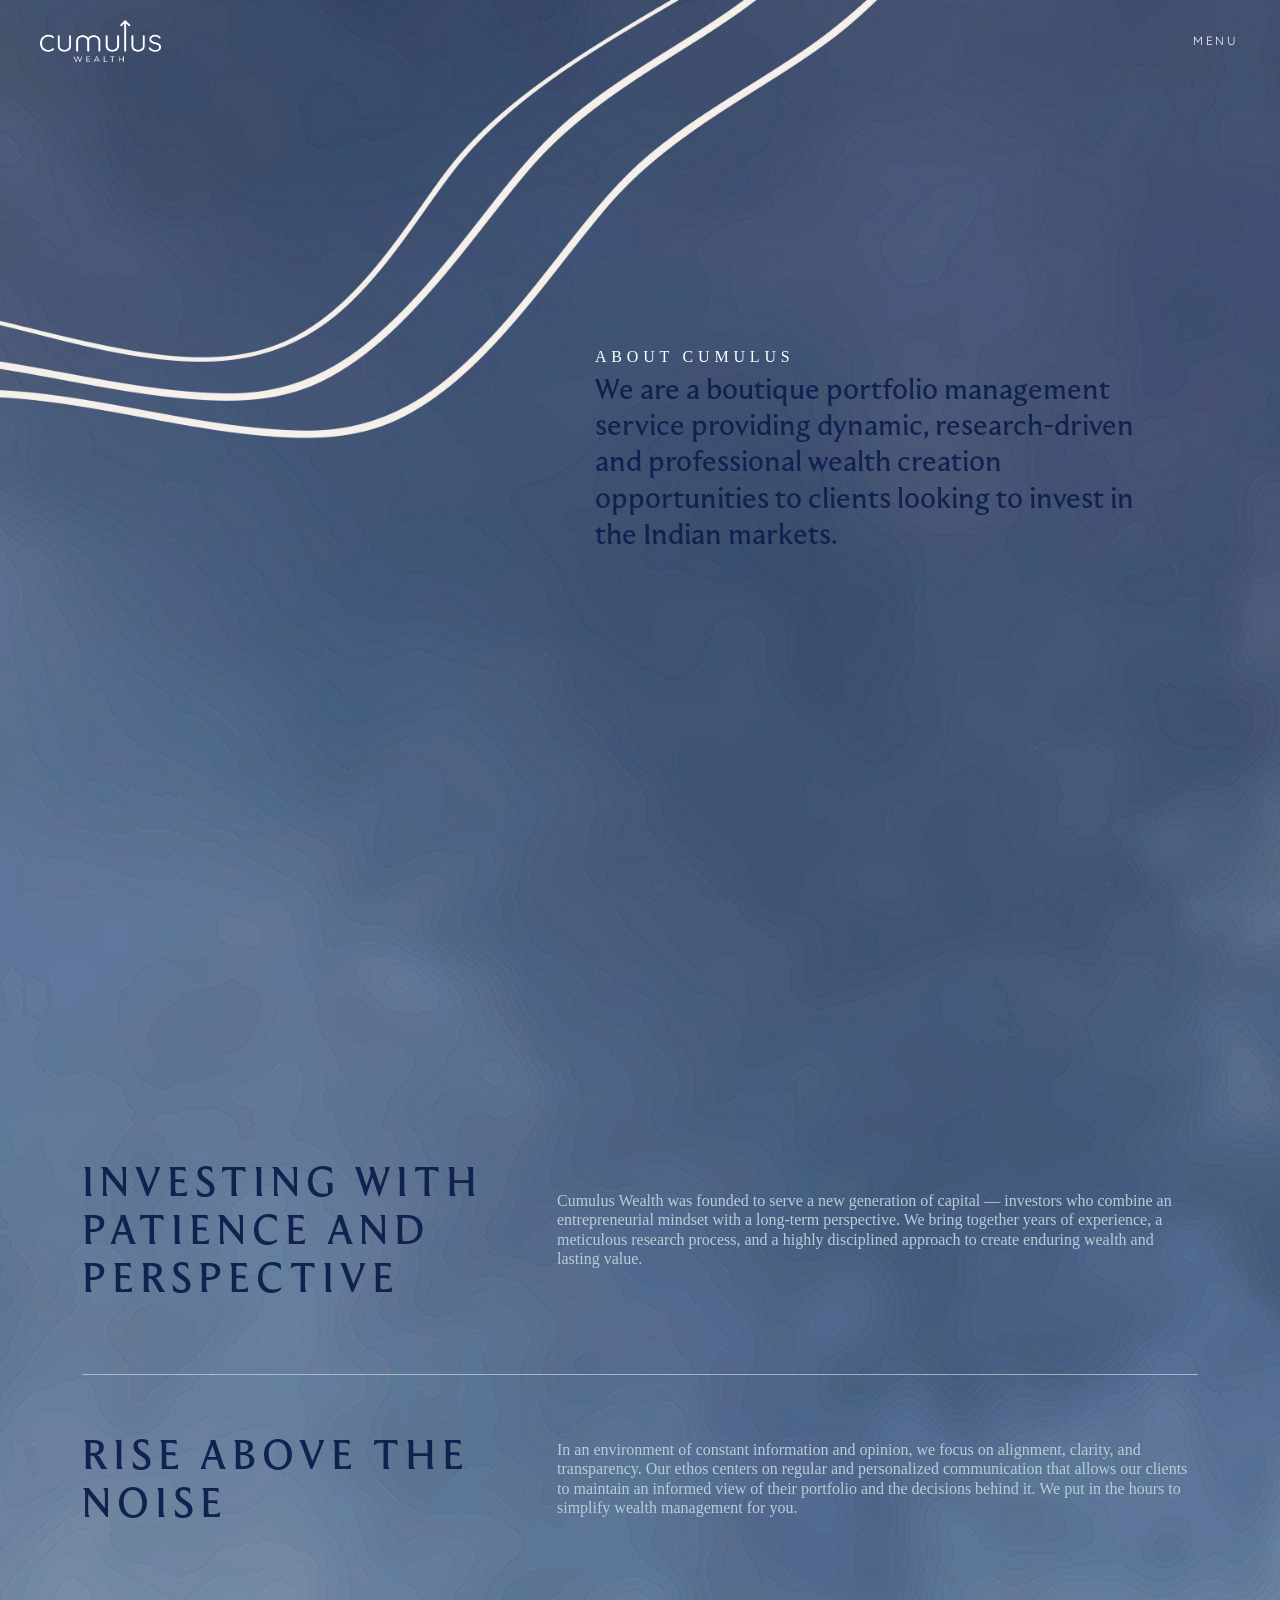
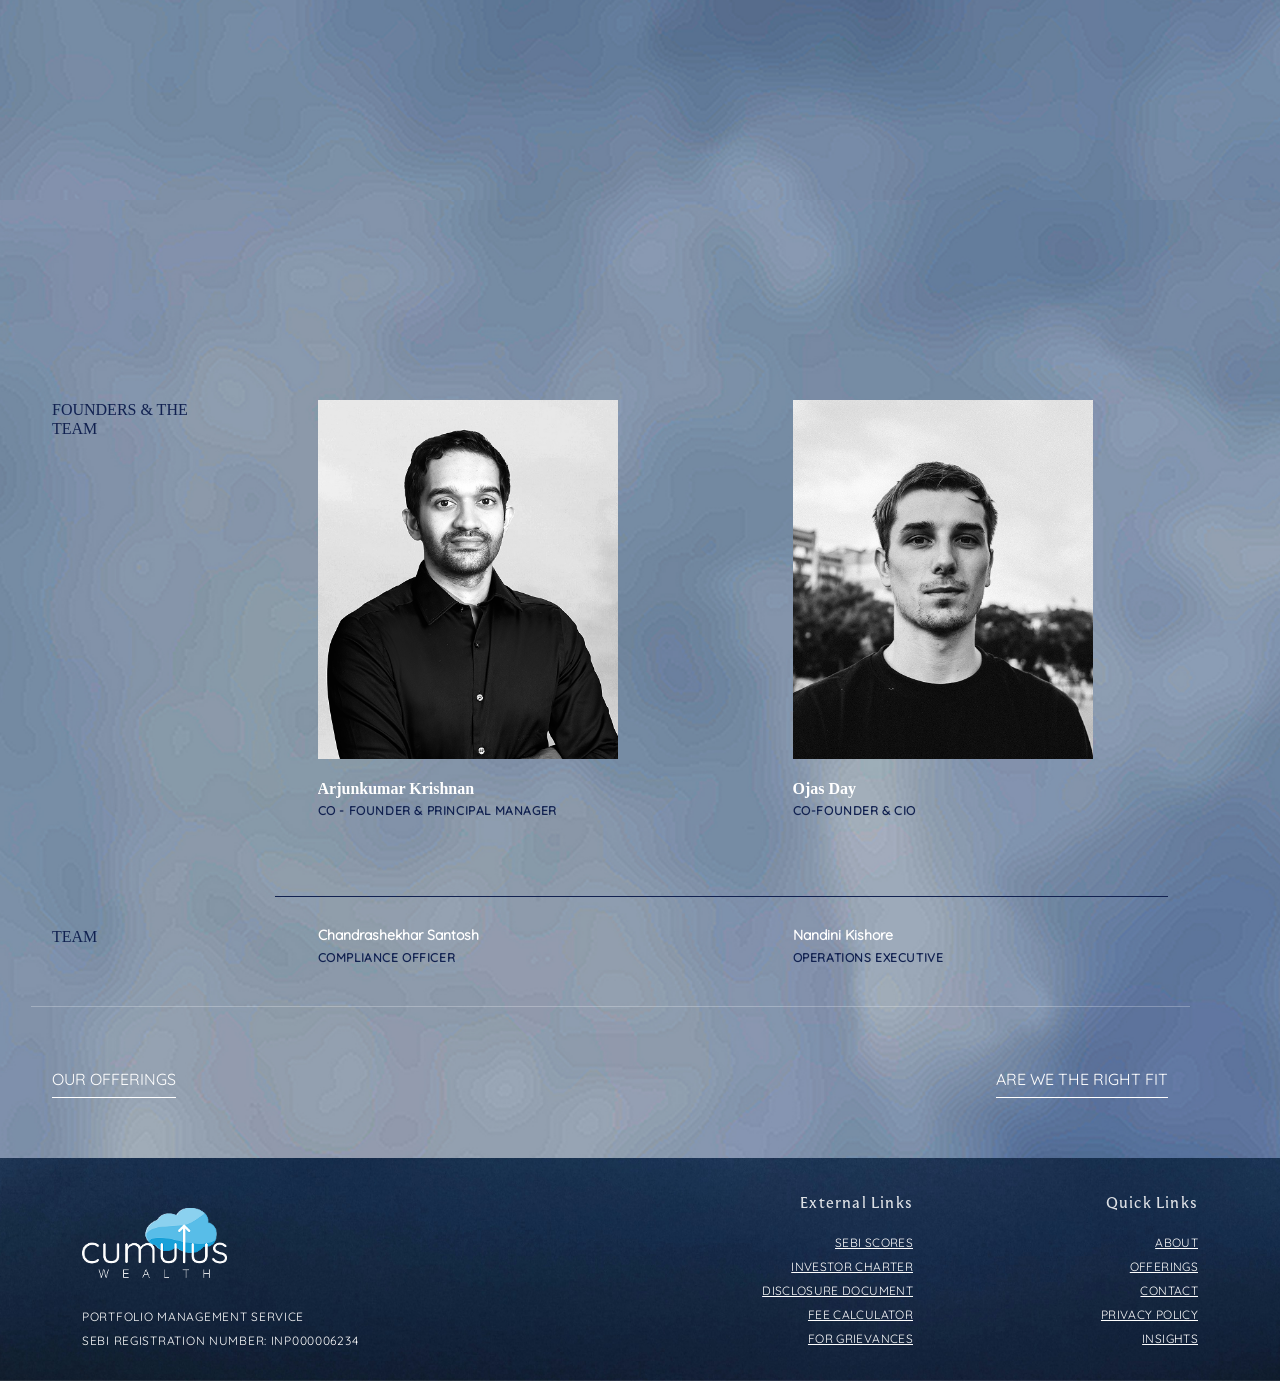
==== commit b83142ce: "add message" ====
--- a/about.html
+++ b/about.html
@@ -7,20 +7,21 @@
   <title>About — Cumulus Wealth</title>
 
   <link rel="icon" href="./images/fav-icon.png" />
-
-  <!-- Bootstrap -->
   <link href="https://cdn.jsdelivr.net/npm/bootstrap@5.3.3/dist/css/bootstrap.min.css" rel="stylesheet" />
-
-  <!-- Custom CSS -->
   <link rel="stylesheet" href="styles.css" />
 </head>
 
 <body>
 
+<!-- LOADER -->
+<div id="loader">
+  <div class="spinner"></div>
+</div>
+
 <!-- HEADER -->
 <div data-include="components/header.html"></div>
 
-<!-- ═════════ ABOUT HERO ═════════ -->
+<!-- ABOUT HERO -->
 <section class="about-hero">
   <img src="./images/About-Section-1.jpg" class="about-bg" alt="">
 
@@ -28,19 +29,22 @@
     <div class="row h-100 justify-content-center align-items-center text-center">
       
       <div class="col-md-8 col-lg-6 text-start about-right">
-        <p class="about-label">ABOUT CUMULUS</p>
-
-        <h1 class="about-text">
-          We are a boutique portfolio management service providing dynamic,
-          research-driven and professional wealth creation opportunities to
-          clients looking to invest in the Indian markets.
+
+        <p class="about-label animate fade-in animate-delay-1">
+          ABOUT CUMULUS
+        </p>
+
+        <h1 class="about-text animate slide-left animate-delay-2">
+          We are a boutique portfolio management service providing dynamic, research-driven and professional wealth creation opportunities to clients looking to invest in the Indian markets.
         </h1>
+
       </div>
 
     </div>
   </div>
 </section>
 
+<!-- DUAL SECTION -->
 <section class="about-dual">
 
   <img src="./images/About-Section-2.png" class="about-dual-bg" alt="">
@@ -50,117 +54,133 @@
 
       <!-- ROW 1 -->
       <div class="row align-items-center about-row">
+
         <div class="col-md-5">
-          <h3 class="about-heading">
+          <h3 class="about-heading animate slide-left">
             INVESTING WITH PATIENCE AND PERSPECTIVE
           </h3>
         </div>
 
         <div class="col-md-7">
-          <p class="about-desc">
-            Cumulus Wealth was founded to serve a new generation of capital — investors who combine an entrepreneurial mindset with a long-term perspective.  We bring together years of experience, a meticulous research process, and a highly disciplined approach to create enduring wealth and lasting value.
+          <p class="about-desc animate slide-right animate-delay-1">
+           Cumulus Wealth was founded to serve a new generation of capital — investors who combine an entrepreneurial mindset with a long-term perspective.  We bring together years of experience, a meticulous research process, and a highly disciplined approach to create enduring wealth and lasting value.
           </p>
         </div>
-      </div>
-
-      <!-- DIVIDER -->
-      <div class="about-divider"></div>
+
+      </div>
+
+      <div class="about-divider animate fade-in"></div>
 
       <!-- ROW 2 -->
       <div class="row align-items-center about-row">
+
         <div class="col-md-5">
-          <h3 class="about-heading">
+          <h3 class="about-heading animate slide-left">
             RISE ABOVE THE NOISE
           </h3>
         </div>
 
         <div class="col-md-7">
-          <p class="about-desc">
-            In an environment of constant information and opinion, we focus on alignment, clarity, and transparency.  Our ethos centers on regular and personalised communication that allows our clients to maintain an  informed view of their portfolio and the decisions behind it. We put in the hours -to simplify wealth management for you.
+          <p class="about-desc animate slide-right animate-delay-1">
+            In an environment of constant information and opinion, we focus on alignment, clarity, and transparency.  Our ethos centers on regular and personalized communication that allows our clients to maintain an  informed view of their portfolio and the decisions behind it. We put in the hours to simplify wealth management for you.
           </p>
         </div>
-      </div>
-
-    </div>
-  </div>
-
+
+      </div>
+
+    </div>
+  </div>
 </section>
-<!-- ═════════ TEAM ═════════ -->
-
-
+
+<!-- TEAM -->
 <section class="team-section" id="founders">
   <img src="./images/About-Section-3.jpg" class="about-dual-bg" alt="">
 
   <div class="container">
-    <h4 class="team-title">FOUNDERS & THE TEAM</h4>
-
-    <!-- TOP ROW (IMAGES) -->
+
+    
+
+    <!-- TOP ROW -->
     <div class="row team-top-row">
-
-      <div class="col-md-6 d-flex justify-content-center">
-        <div class="team-card" data-modal="modal-arjun">
-          <img src="./images/Person.png" alt="Arjunkumar Krishnan">
-
-          <div class="team-overlay">
+      <h4 class="col-md-2 team-title animate fade-in">FOUNDERS & THE TEAM</h4>
+
+      <div class="col-md-5">
+        <div class="team-card animate fade-in animate-delay-1" data-modal="modal-arjun">
+          <img src="./images/teams/Anirudh.png" alt="">
+          <div class="team-content text-start animate fade-in animate-delay-1">
             <h5>Arjunkumar Krishnan</h5>
-            <p>FOUNDER & PRINCIPAL MANAGER</p>
-          </div>
-        </div>
-      </div>
-
-      <div class="col-md-6 d-flex justify-content-center">
-        <div class="team-card" data-modal="modal-ojas">
-          <img src="./images/Person.png" alt="Ojas Day">
-
-          <div class="team-overlay">
+            <p>CO - FOUNDER & PRINCIPAL MANAGER</p>
+        </div>
+        </div>
+       
+      </div>
+
+      <div class="col-md-5">
+        <div class="team-card animate fade-in animate-delay-2" data-modal="modal-ojas">
+          <img src="./images/Person.png" alt="">
+           <div class="team-content text-start animate fade-in animate-delay-2">
             <h5>Ojas Day</h5>
             <p>CO-FOUNDER & CIO</p>
           </div>
         </div>
-      </div>
-
-    </div>
-
-    <!-- DIVIDER -->
-    <div class="team-divider"></div>
-
-    <!-- BOTTOM ROW (TEXT ONLY) -->
+       
+      </div>
+
+    </div>
+
+    <div class="team-divider animate fade-in"></div>
+
+    <!-- BOTTOM ROW -->
     <div class="row team-bottom-row text-center">
 
-      <div class="col-md-6">
+          <h4 class="col-md-2 team-title animate fade-in">TEAM</h4>
+
+      <div class="col-md-5 ">
+        <div class="team-card team-content text-start animate fade-in animate-delay-1">
         <h6>Chandrashekhar Santosh</h6>
-        <p>COMPLIANCE MANAGER</p>
-      </div>
-
-      <div class="col-md-6">
-        <h6>Nandini Kishore</h6>
-        <p>OPERATIONS EXECUTIVE</p>
-      </div>
-
-    </div>
-
+        <p>COMPLIANCE OFFICER</p>
+        </div>
+      </div>
+
+      <div class="col-md-5 ">
+        <div class="team-card team-content text-start animate fade-in animate-delay-2">
+          <h6>Nandini Kishore</h6>
+          <p>OPERATIONS EXECUTIVE</p>
+        </div>
+      </div>
+
+    </div>
+
+  </div>
+
+  <div class="section-divider animate fade-in"></div>
+
+
+  <div class="container">
+    <div class="about-links-inner">
+
+      <a href="offerings.html" class="about-link-left animate slide-left">
+        OUR OFFERINGS
+      </a>
+
+      <a href="contact.html" class="about-link-right animate slide-right animate-delay-1">
+        ARE WE THE RIGHT FIT
+      </a>
+
+    </div>
   </div>
 </section>
 
-<section class="about-links">
-    <img src="./images/About-Section-2.png" class="about-dual-bg" alt="">
-  <div class="container">
-
-    <div class="about-links-inner">
-      <a href="#" class="about-link-left">HOW WE INVEST</a>
-      <a href="#" class="about-link-right">GET IN TOUCH</a>
-    </div>
-
-  </div>
-</section>
-
-<!-- ARJUN MODAL -->
-<div class="team-modal" id="modal-arjun">
+<!-- MODAL -->
+<div class="team-modal" id="modal-ojas">
   <div class="team-modal-inner">
 
     <div class="team-modal-left">
       <img src="./images/Person.png" alt="">
+      <div class="margin-top-20 team-content text-start animate fade-in animate-delay-2">
+            <h5>Ojas Day</h5>
+            <p>CO-FOUNDER & CIO</p>
+          </div>
     </div>
 
     <div class="team-modal-right">
@@ -168,18 +188,37 @@
         <span class="modal-close">← BACK</span>
       </div>
 
-      <div class="team-modal-content">
-        <!-- <h3>Arjunkumar Krishnan</h3>
-        <p>Founder & Principal Manager</p> -->
+      <div class="team-modal-content animate fade-in">
         <p>
-         Anirudh Krishna brings over 13 years of experience in financial services. -A graduate of the London School of Economics, he built a client base -of over 300 early in his career at a growing financial services firm.
-          <br><br>
-          In 2019, he established his independent advisory (RIA) practice with -a focus on thoughtful, personalised wealth management. Combining -a deep understanding of financial markets with close client engagement, Anirudh designs investment solutions tailored to each client’s -unique context.
+          Duby Rex brings over two decades of hands-on experience in equity markets, having served as Head of Equity Research at two prominent investment advisory firms and managing a proprietary equity fund. He prioritizes identifying high-quality, under-researched companies before they enter mainstream coverage. Duby is a regular fixture in the top 3 of SumZero's prestigious monthly analyst rankings. <br> <br> <br> <br>
+          <a href="https://www.linkedin.com/in/anirudhkrishna2/" target="_blank" style="text-decoration: underline; font-size: 16px; font-weight: 500;"><b>LinkedIn</b></a>
+        </p>
+      </div>
+    </div>
+
+  </div>
+</div>
+
+<div class="team-modal" id="modal-arjun">
+  <div class="team-modal-inner">
+
+    <div class="team-modal-left">
+      <img src="./images/teams/Anirudh.png" alt="">
+       <div class="margin-top-20 team-content text-start animate fade-in animate-delay-1">
+            <h5>Arjunkumar Krishnan</h5>
+            <p>CO - FOUNDER & PRINCIPAL MANAGER</p>
+        </div>
+    </div>
+
+    <div class="team-modal-right">
+      <div class="team-modal-nav">
+        <span class="modal-close">← BACK</span>
+      </div>
+
+      <div class="team-modal-content animate fade-in">
+        <p>
+          Anirudh Krishna brings over 14 years of experience in financial services. A graduate of the London School of Economics, he managed a client base of over 300 early in his career at a growing financial services firm.<br> <br> <br> In 2019, he established his independent advisory (RIA) practice with a focus on thoughtful, personalized wealth management. Combining a deep understanding of financial markets with close client engagement, Anirudh designs investment solutions tailored to each client's unique context. <br> <br> <br> <br>
+          <a href="https://www.linkedin.com/in/dubyrex/" target="_blank" style="text-decoration: underline; font-size: 16px; font-weight: 500;"><b>LinkedIn</b></a>
         </p>
       </div>
     </div>
@@ -192,7 +231,7 @@
 
 <script src="https://cdn.jsdelivr.net/npm/bootstrap@5.3.3/dist/js/bootstrap.bundle.min.js"></script>
 <script src="components/includes.js"></script>
-  <script src="script.js"></script>
+<script src="script.js"></script>
 
 <script>
 document.querySelectorAll(".team-card").forEach(card => {
@@ -208,5 +247,6 @@
   });
 });
 </script>
+
 </body>
 </html>
--- a/styles.css
+++ b/styles.css
@@ -13,24 +13,24 @@
 
 /* ===== QUICKSAND LOCAL ===== */
 
+/*@font-face {*/
+/*  font-family: 'Quicksand';*/
+/*  src: url('./fonts/Quicksand/Quicksand-Light.ttf') format('truetype');*/
+/*  font-weight: 300;*/
+/*  font-style: normal;*/
+/*  font-display: swap;*/
+/*}*/
+
 @font-face {
   font-family: 'Quicksand';
-  src: url('./fonts/Quicksand/Quicksand-Light.ttf') format('truetype');
-  font-weight: 300;
-  font-style: normal;
-  font-display: swap;
-}
-
-@font-face {
-  font-family: 'Quicksand';
-  src: url('./fonts/Quicksand/Quicksand-Regular.ttf') format('truetype');
+  src: url('Fonts/Quicksand/Quicksand-Regular.ttf') format('truetype');
   font-weight: 400;
   font-style: normal;
   font-display: swap;
 }
 
 @font-face {
-  font-family: 'Quicksand';
+  font-family: 'Quicksand-medium';
   src: url('./fonts/Quicksand/Quicksand-Medium.ttf') format('truetype');
   font-weight: 500;
   font-style: normal;
@@ -38,11 +38,11 @@
 }
 
 @font-face {
-  font-family: 'Quicksand';
-  src: url('./fonts/Quicksand/Quicksand-SemiBold.ttf') format('truetype');
-  font-weight: 600;
-  font-style: normal;
-  font-display: swap;
+ font-family: 'Quicksand-semi-bold';
+ src: url('./fonts/Quicksand/Quicksand-SemiBold.ttf') format('truetype');
+ font-weight: 600;
+ font-style: normal;
+ font-display: swap;
 }
 
 @font-face {
@@ -64,11 +64,14 @@
   --slate-lt:   #b8cdd9;
   --sky:        #c8d9e8;
   --light-navy: #01395E;
-
-
-  --ff-display: 'Moulin Regular', serif;
-  --ff-ui: 'Quicksand', sans-serif;
-  --ff-oof: 'Okta-Neue', sans-serif;
+  --mild-navy:  #10385B;
+
+
+  --ff-display: 'Moulin Regular';
+  --ff-ui: 'Quicksand';
+  --ff-ui-med: 'Quicksand-medium';
+  --ff-ui-sb: 'Quicksand-semi-bold';
+  --ff-oof: 'Okta-Neue';
 
   --ease-out:   cubic-bezier(0.16, 1, 0.3, 1);
   --dur:        0.55s;
@@ -90,6 +93,10 @@
 a { text-decoration: none; color: inherit; }
 ul { list-style: none; }
 img { display: block; max-width: 100%; }
+p {
+  font-family: var(--ff-ui-med);
+  font-weight: 500
+}
 
 /* ═══════════════════════════════════════════════
    NAV
@@ -106,10 +113,11 @@
 }
 
 .c-nav.is-scrolled {
-  background: rgba(14, 28, 46, 0.88);
+  background: #A3AFBE33;
   backdrop-filter: blur(14px);
   -webkit-backdrop-filter: blur(14px);
   padding: 14px 40px;
+  opacity: 0.7;
 }
 
 /* Logo */
@@ -167,7 +175,7 @@
   top: 50%; left: 50%;
   transform: translate(-50%, -50%);
   font-family: var(--ff-ui);
-  font-size: 10px;
+  font-size: 12px;
   font-weight: 500;
   letter-spacing: 0.22em;
   color: var(--white);
@@ -213,7 +221,7 @@
   width: 55%;
   background: #89A0C0;
   display: flex;
-  align-items: center;
+  align-items: end;
   padding: 0 80px;
 
   opacity: 0;
@@ -258,7 +266,8 @@
   border-bottom: 2px solid rgba(14, 28, 46, 0.14);
   cursor: pointer;
 }
-.c-onav__item:first-child { border-top: 1px solid rgba(14, 28, 46, 0.14); }
+/* .c-onav__item:first-child { border-top: 1px solid rgba(14, 28, 46, 0.14); } */
+.c-onav__item:last-child { border-bottom: none; }
 
 .c-onav__arrow {
   font-size: 30px; /* match .c-onav__link */
@@ -270,12 +279,35 @@
 
   margin-right: 10px; /* spacing from text */
   margin-bottom: 10px;
-  color: var(--navy);
+  color: var(--mild-navy);
 
   width: 0;
   overflow: hidden;
   opacity: 0;
   transition: width 0.3s var(--ease-out), opacity 0.25s;
+}
+
+.c-sub__arrow {
+  font-size: 18px;
+  line-height: 1;
+
+  display: inline-flex;
+  align-items: center;
+  justify-content: center;
+
+  margin-right: 10px;
+  color: var(--mild-navy);
+
+  width: 0;
+  overflow: hidden;
+  opacity: 0;
+
+  transition: width 0.3s var(--ease-out), opacity 0.25s;
+}
+
+.c-sub__links a:hover .c-sub__arrow {
+  width: 20px;
+  opacity: 1;
 }
 
 .c-onav__item.is-open .c-onav__sub {
@@ -313,8 +345,8 @@
   text-transform: uppercase;
   transition: letter-spacing 0.3s;
 }
-.c-onav__item:hover .c-onav__link { letter-spacing: 0.09em; color: var(--navy) }
-.c-onav__item.is-active .c-onav__link { letter-spacing: 0.09em; color: var(--navy) }
+.c-onav__item:hover .c-onav__link { letter-spacing: 0.09em; color: var(--mild-navy) }
+.c-onav__item.is-active .c-onav__link { letter-spacing: 0.09em; color: var(--mild-navy) }
 
 /* .c-onav__item:hover .c-onav__sub,
 .c-onav__sub:hover {
@@ -346,6 +378,7 @@
   flex-direction: column;
   justify-content: center;
   padding: 56px 52px;
+  top: 10vh;
   opacity: 0;
   pointer-events: none;
   transition: opacity 0.3s;
@@ -353,6 +386,10 @@
 .c-sub.is-active {
   opacity: 1;
   pointer-events: all;
+}
+
+#offeringsSub {
+  top: 40vh;
 }
 
 .c-sub__links { display: flex; flex-direction: column; margin-bottom: 28px; }
@@ -369,8 +406,9 @@
   border-bottom: 1px solid rgba(14, 28, 46, 0.14);
   transition: letter-spacing 0.3s, padding-left 0.3s;
 }
-.c-sub__links a:first-child { border-top: 1px solid rgba(14, 28, 46, 0.14); }
-.c-sub__links a:hover { letter-spacing: 0.2em; padding-left: 8px; color: var(--navy); }
+/* .c-sub__links a:first-child { border-top: 1px solid rgba(14, 28, 46, 0.14); } */
+.c-sub__links a:last-child { border-bottom: none; }
+.c-sub__links a:hover { letter-spacing: 0.2em; padding-left: 8px; color: var(--mild-navy); }
 
 .c-sub__img { flex: 1; overflow: hidden; max-height: 200px; }
 .c-sub__img img { width: 100%; height: 100%; object-fit: cover; }
@@ -463,7 +501,7 @@
   font-family: var(--ff-display);
   font-weight: 400;
 
-  font-size: 65px;
+  font-size: 60px;
   line-height: 70px;
 
   letter-spacing: 0.02em;
@@ -480,7 +518,7 @@
   display: flex;
   align-items: center;
   justify-content: center;
-  gap: 14px;
+  gap: 30px;
   animation: heroIn 1.2s var(--ease-out) 0.5s both;
 }
 
@@ -508,9 +546,10 @@
 }
 
 .c-btn--filled {
+  font-size: 12px;
   color: var(--white);
-  background: var(--navy);
-  border-color: var(--navy);
+  background: var(--navy-mid);
+  border-color: var(--navy-mid);
 }
 .c-btn--filled:hover {
   background: transparent;
@@ -523,7 +562,7 @@
 
 .c-footer {
   position: relative;
-  background: url('images/sky-bg.png') center/cover no-repeat;
+  background: url('images/footer-bg.png') center/cover no-repeat;
 }
 
 /* Overlay */
@@ -545,8 +584,12 @@
 
 /* ── Main body ── */
 .c-footer__body {
-  padding: 80px 60px 60px;
+  padding: 35px 50px 15px;
   border-bottom: 1px solid rgba(255,255,255,0.08);
+}
+
+.margin-top-20{
+  margin-top: 20px;
 }
 
 /* Layout (FIXED) */
@@ -957,7 +1000,7 @@
   font-size: 28px;
   line-height: 1.3;
   font-weight: 400;
-  color: var(--navy);
+  color: var(--navy-mid);
   max-width: 720px;
   margin: 0 auto;
 }
@@ -1035,7 +1078,7 @@
 .about-heading {
   font-size: 40px;
   letter-spacing: 0.15em;
-  color: var(--navy);
+  color: var(--navy-mid);
   margin-right: 40px;
 }
 
@@ -1058,7 +1101,7 @@
 .team-section {
   position: relative;   /* important */
   overflow: hidden;
-  padding: 140px 0;
+  padding: 140px 60px 60px 0;
   text-align: center;
 }
 
@@ -1081,9 +1124,11 @@
 .team-title {
   margin-bottom: 60px;
   /* letter-spacing: 0.15em; */
-  font-size: 18px;
+  font-size: 16px;
   text-align: left;
-  font-family: var(--ff-ui);
+  color: var(--navy-mid);
+  font-weight: 500;
+  font-family: var(--ff-ui-med);
 }
 
 .team-card img {
@@ -1174,14 +1219,14 @@
   height: 100%;
 }
 
-/* LEFT IMAGE */
 .team-modal-left {
   width: 40%;
-  background: url('./images/About-Modal-left.jpg') center/cover no-repeat;
+  background: url('./images/about/about-modal-left.png') center/cover no-repeat;
   display: flex;
-  align-items: center;
+  flex-direction: column;
+  align-items: flex-start;   /* 🔥 change this */
   justify-content: center;
-  position: relative;
+  padding-left: 10%;        /* optional spacing */
 }
 
 /* person image (optional center portrait) */
@@ -1194,7 +1239,7 @@
 /* RIGHT IMAGE */
 .team-modal-right {
   width: 60%;
-  background: url('./images/About-Modal-right.jpg') center/cover no-repeat;
+  background: url('./images/about/about-modal-right.png') center/cover no-repeat;
   padding: 80px;
   display: flex;
   flex-direction: column;
@@ -1209,9 +1254,9 @@
 
 .team-modal-content p {
   font-family: var(--ff-ui);
-  font-size: 13px;
+  font-size: 16px;
   line-height: 1.6;
-  max-width: 500px;
+  max-width: 600px;
 }
 
 /* top nav */
@@ -1226,7 +1271,7 @@
 
 .team-card {
   position: relative;
-  width: 260px; /* control size */
+  width: 300px; /* control size */
   margin: 0 auto;
   overflow: hidden;
   cursor: pointer;
@@ -1255,25 +1300,52 @@
 /* TEXT OVERLAY */
 .team-overlay {
   position: absolute;
-  bottom: 16px;
-  left: 16px;
-  right: 16px;
-  z-index: 2;
-  text-align: left;
+    bottom: 0;
+    left: 0;
+    margin: 22px 16px;
+    right: 0;
+    width: 100%;
+    z-index: 2;
+    text-align: left;
+    background: black;
 }
 
 .team-overlay h5 {
   font-family: var(--ff-ui);
-  font-size: 14px;
+  font-size: 16px;
   margin-bottom: 4px;
   color: #fff;
 }
 
+.team-content h5 {
+  font-family: var(--ff-ui-sb);
+  font-weight: 600;
+  font-size: 16px;
+  margin-bottom: 4px;
+  color: #fff;
+}
+
+.team-content h6 {
+  font-family: var(--ff-ui-sb);
+  font-weight: 600;
+  font-size: 16px;
+  margin-bottom: 4px;
+  color: #fff;
+}
+
 .team-overlay p {
   font-family: var(--ff-ui);
-  font-size: 10px;
+  font-size: 11px;
   letter-spacing: 0.15em;
   color: rgba(255,255,255,0.7);
+}
+
+.team-content p {
+  font-family: var(--ff-ui);
+  font-size: 12px;
+  letter-spacing: 0.05em;
+  color: var(--navy-mid);
+  font-weight: 600;
 }
 
 /* spacing between cards */
@@ -1292,8 +1364,15 @@
 .team-divider {
   width: 80%;
   height: 1px;
+  background: var(--navy-mid);
+  margin: 0 0 30px auto;
+}
+
+.section-divider {
+  width: 95%;
+  height: 1px;
   background: rgba(255,255,255,0.25);
-  margin: 0 auto 30px;
+  margin: 0 auto 60px;
 }
 
 /* bottom names */
@@ -1305,11 +1384,11 @@
 }
 
 /* bottom roles */
-.team-bottom-row p {
+/* .team-bottom-row p {
   font-size: 10px;
   letter-spacing: 0.15em;
   color: rgba(255,255,255,0.6);
-}
+} */
 
 
 /* ═════════ BOTTOM LINKS STRIP ═════════ */
@@ -1346,6 +1425,10 @@
   text-decoration: underline;
 }
 
+.about-links a:hover {
+  color: var(--navy);
+}
+
 /* alignment helpers (optional clarity) */
 .about-link-left  { text-align: left; }
 .about-link-right { text-align: right; }
@@ -1469,6 +1552,11 @@
       height: 1px;
       background: rgba(255,255,255,0.23);
     }
+     .footer-divider {
+      width: 100%;
+      height: 1px;
+      background: rgba(255,255,255,0.23);
+    }
 
     .off-process-label {
       font-family: var(--ff-ui);
@@ -1529,6 +1617,16 @@
       font-weight: 300;
       color: var(--slate-lt);
       max-width: 400px;
+    }
+
+    .off-pillar {
+      flex: 1;
+      border-right: 2px solid #ccc;
+    }
+
+    /* Remove line after last item */
+    .off-pillar:last-child {
+      border-right: none;
     }
 
     /* ── OFFERINGS CARDS ── */
@@ -1736,7 +1834,7 @@
     }
 
     .off-clarity-body {
-      font-family: var(--ff-ui);
+      font-family: var(--ff-ui-med);
       font-size: 15px;
       font-weight: 500;
       line-height: 1.75;
@@ -1766,8 +1864,8 @@
     }
 
     .off-bottom-link:hover {
-      opacity: 0.6;
-      color: var(--white);
+      
+      color: var(--navy);
     }
 
     /* ── RESPONSIVE ── */
@@ -3073,4 +3171,184 @@
       .ct-radio-group { gap: 14px; }
       .ct-contact { padding: 60px 0 70px; }
       .ct-info { padding: 60px 0; }
-    }+    }
+
+    /* Base hidden state */
+.animate {
+  opacity: 0;
+  transform: translateY(40px);
+  transition: all 0.8s ease;
+}
+
+/* Visible state */
+.animate.show {
+  opacity: 1;
+  transform: translateY(0);
+}
+
+/* Variations */
+.fade-in {
+  transform: translateY(20px);
+}
+
+.slide-left {
+  transform: translateX(40px);
+}
+
+.slide-right {
+  transform: translateX(-40px);
+}
+
+/* When visible */
+.slide-left.show,
+.slide-right.show,
+.fade-in.show {
+  transform: translate(0);
+}
+
+
+/* Loader wrapper */
+#loader {
+  position: fixed;
+  width: 100%;
+  height: 100%;
+  background: #ffffff;
+  display: flex;
+  justify-content: center;
+  align-items: center;
+  z-index: 9999;
+}
+
+/* Spinner */
+.spinner {
+  width: 50px;
+  height: 50px;
+  border: 4px solid #ccc;
+  border-top: 4px solid #1f3c88;
+  border-radius: 50%;
+  animation: spin 1s linear infinite;
+}
+
+/* Spin animation */
+@keyframes spin {
+  to {
+    transform: rotate(360deg);
+  }
+}
+
+.animate-delay-1 { transition-delay: 0.2s; }
+.animate-delay-2 { transition-delay: 0.4s; }
+.animate-delay-3 { transition-delay: 0.6s; }
+
+/* HERO BASE */
+.hero {
+  position: relative;
+  height: 100vh;
+  overflow: hidden;
+}
+
+/* BACKGROUND IMAGE */
+.hero__bg-img {
+  position: absolute;
+  width: 100%;
+  height: 100%;
+  object-fit: cover;
+  top: 0;
+  left: 0;
+  z-index: 1;
+
+  animation: bgZoom 8s ease-out forwards;
+}
+
+/* WAVES BASE */
+.hero::after,
+.hero::before {
+  content: "";
+  position: absolute;
+  bottom: 0;
+  left: 0;
+  width: 100%;
+  height: 60%;
+  background: url("./images/home/home-waves.png") no-repeat bottom left;
+  background-size: cover;
+
+  z-index: 2;
+}
+
+/* FRONT WAVE */
+.hero::after {
+  opacity: 0.9;
+  animation: waveFadeUp 1.8s ease-out forwards;
+}
+
+/* BACK WAVE (subtle depth) */
+.hero::before {
+  content: none;
+}
+
+/* CONTENT */
+.c-hero__body {
+  position: relative;
+  z-index: 3;
+  text-align: center;
+  color: #fff;
+  margin-bottom: 12%;
+}
+
+/* HEADING */
+.c-hero__heading {
+  font-size: 48px;
+  font-weight: 400;
+  line-height: 1.3;
+}
+
+/* BUTTONS */
+.c-hero__ctas {
+  margin-top: 30px;
+  display: flex;
+  gap: 15px;
+  justify-content: center;
+}
+
+/* BUTTON STYLE UPGRADE */
+.c-btn {
+  padding: 12px 22px;
+  font-size: 13px;
+  letter-spacing: 1px;
+  transition: all 0.3s ease;
+}
+
+.c-btn:hover {
+  transform: translateY(-3px);
+  box-shadow: 0 10px 25px rgba(0,0,0,0.2);
+}
+
+/* BACKGROUND ZOOM */
+@keyframes bgZoom {
+  from {
+    transform: scale(1.05);
+    opacity: 0;
+  }
+  to {
+    transform: scale(1);
+    opacity: 1;
+  }
+}
+@keyframes waveFadeUp {
+  from {
+    transform: translateY(60px);
+    opacity: 0;
+  }
+  to {
+    transform: translateY(0);
+    opacity: 1;
+  }
+}
+
+.about-links-inner a {
+    text-decoration: none;
+    border-bottom: 1px solid white;
+    padding-bottom: 6px; /* controls the space */
+}
+
+
